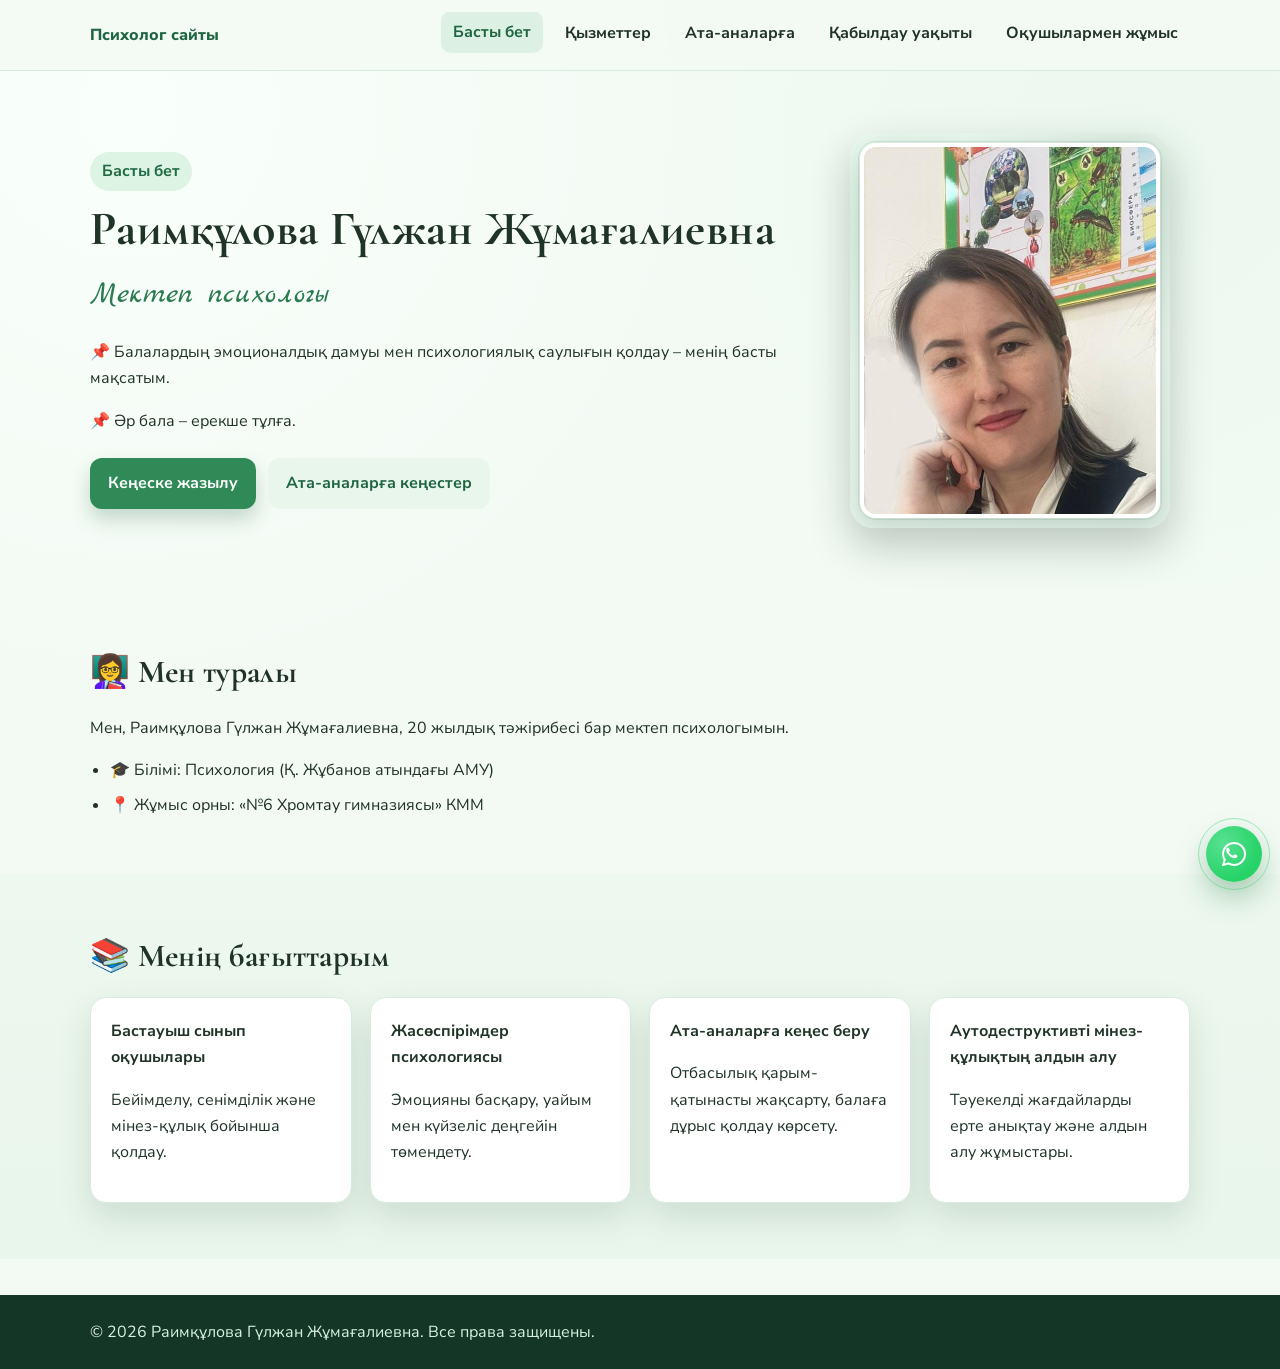
==== index.html @ 297e841c "Add files via upload" ====
﻿<!doctype html>
<html lang="kk">
  <head>
    <meta charset="UTF-8" />
    <meta name="viewport" content="width=device-width, initial-scale=1.0" />
    <title>Басты бет — Раимқұлова Гүлжан Жұмағалиевна</title>
    <link rel="preconnect" href="https://fonts.googleapis.com" />
    <link rel="preconnect" href="https://fonts.gstatic.com" crossorigin />
    <link href="https://fonts.googleapis.com/css2?family=Manrope:wght@400;500;700;800&family=Marck+Script&display=swap" rel="stylesheet" />
    <link rel="stylesheet" href="styles.css" />
  </head>
  <body>
    <header class="site-header">
      <nav class="container nav">
        <a class="brand" href="index.html">Психолог сайты</a>
        <div class="menu">
          <a class="active" href="index.html">Басты бет</a>
          <a href="kyzmetter.html">Қызметтер</a>
          <a href="ata-ana-akparat.html">Ата-аналарға</a>
          <a href="kabyldau-uakyty.html">Қабылдау уақыты</a>
          <a href="okushylarmen-zhumys.html">Оқушылармен жұмыс</a>
        </div>
      </nav>
    </header>

    <main>
      <section class="hero">
        <div class="container hero__layout">
          <div>
            <p class="hero__badge">Басты бет</p>
            <h1>Раимқұлова Гүлжан Жұмағалиевна</h1>
            <p class="hero__subtitle">Мектеп психологы</p>
            <p>📌 Балалардың эмоционалдық дамуы мен психологиялық саулығын қолдау – менің басты мақсатым.</p>
            <p>📌 Әр бала – ерекше тұлға.</p>
            <div class="hero__actions">
              <a class="button button--primary" href="kabyldau-uakyty.html">Кеңеске жазылу</a>
              <a class="button button--secondary" href="ata-ana-akparat.html">Ата-аналарға кеңестер</a>
            </div>
          </div>
          <div class="photo-frame hero__photo-frame">
            <img class="photo" src="apai.jpeg" alt="Раимқұлова Гүлжан Жұмағалиевна" />
          </div>
        </div>
      </section>

      <section class="section">
        <div class="container">
          <h2>👩‍🏫 Мен туралы</h2>
          <p>Мен, Раимқұлова Гүлжан Жұмағалиевна, 20 жылдық тәжірибесі бар мектеп психологымын.</p>
          <ul class="list">
            <li>🎓 Білімі: Психология (Қ. Жұбанов атындағы АМУ)</li>
            <li>📍 Жұмыс орны: «№6 Хромтау гимназиясы» КММ</li>
          </ul>
        </div>
      </section>

      <section class="section section--soft">
        <div class="container">
          <h2>📚 Менің бағыттарым</h2>
          <div class="card-grid">
            <article class="card"><strong>Бастауыш сынып оқушылары</strong><p>Бейімделу, сенімділік және мінез-құлық бойынша қолдау.</p></article>
            <article class="card"><strong>Жасөспірімдер психологиясы</strong><p>Эмоцияны басқару, уайым мен күйзеліс деңгейін төмендету.</p></article>
            <article class="card"><strong>Ата-аналарға кеңес беру</strong><p>Отбасылық қарым-қатынасты жақсарту, балаға дұрыс қолдау көрсету.</p></article>
            <article class="card"><strong>Аутодеструктивті мінез-құлықтың алдын алу</strong><p>Тәуекелді жағдайларды ерте анықтау және алдын алу жұмыстары.</p></article>
          </div>
        </div>
      </section>
    </main>

        <a class="whatsapp-float" href="https://wa.me/77071679445" target="_blank" rel="noopener noreferrer" aria-label="WhatsApp">
      <svg viewBox="0 0 32 32" aria-hidden="true">
        <path d="M19.11 17.3c-.3-.15-1.76-.87-2.03-.97-.27-.1-.47-.15-.67.15-.2.3-.77.97-.95 1.17-.17.2-.35.22-.65.08-.3-.15-1.28-.47-2.44-1.5-.9-.8-1.5-1.78-1.67-2.08-.18-.3-.02-.46.13-.61.14-.14.3-.35.45-.52.15-.17.2-.3.3-.5.1-.2.05-.37-.03-.52-.08-.15-.67-1.62-.92-2.22-.24-.58-.49-.5-.67-.51-.17 0-.37-.01-.57-.01s-.52.07-.8.37c-.27.3-1.04 1.02-1.04 2.5s1.07 2.9 1.22 3.1c.15.2 2.1 3.2 5.08 4.49.71.31 1.27.49 1.7.62.72.23 1.38.2 1.9.12.58-.09 1.76-.72 2.01-1.42.25-.7.25-1.3.17-1.42-.07-.13-.27-.2-.57-.35z" />
        <path d="M16.05 3.2c-7.05 0-12.76 5.7-12.76 12.75 0 2.24.58 4.43 1.68 6.36L3 29l6.89-1.8a12.7 12.7 0 0 0 6.16 1.57h.01c7.04 0 12.75-5.7 12.75-12.75A12.75 12.75 0 0 0 16.05 3.2zm0 23.43h-.01c-1.9 0-3.77-.51-5.4-1.47l-.39-.23-4.09 1.07 1.09-3.99-.25-.41a10.58 10.58 0 0 1-1.62-5.63c0-5.87 4.78-10.65 10.66-10.65 5.88 0 10.65 4.78 10.65 10.66 0 5.87-4.78 10.65-10.64 10.65z" />
      </svg>
    </a>    <footer class="site-footer">
      <div class="container">© 2026 Раимқұлова Гүлжан Жұмағалиевна. Все права защищены.</div>
    </footer>
  </body>
</html>
---- styles.css ----
﻿@import url('https://fonts.googleapis.com/css2?family=Cormorant+Garamond:wght@500;600;700&family=Nunito+Sans:wght@400;600;700;800&display=swap');

:root {
  --bg: #f3faf4;
  --surface: #ffffff;
  --surface-soft: #e9f6ec;
  --text: #1f3327;
  --muted: #4d6657;
  --primary: #2f8a57;
  --primary-dark: #1f6540;
  --accent: #7fc59c;
  --calm-sky: #d7edf2;
  --calm-sand: #f4eadb;
  --calm-mint: #dff3e8;
  --ink-soft: #2e4036;
  --shadow: 0 14px 34px rgba(29, 71, 48, 0.14);
}

* {
  box-sizing: border-box;
}

body {
  margin: 0;
  font-family: 'Nunito Sans', system-ui, -apple-system, sans-serif;
  color: var(--text);
  background:
    radial-gradient(circle at 10% 8%, #f9fffa 0%, transparent 35%),
    radial-gradient(circle at 90% 12%, #ebf8ef 0%, transparent 30%),
    var(--bg);
  line-height: 1.65;
  overflow-x: hidden;
}

.container {
  width: min(1120px, 92vw);
  margin: 0 auto;
  padding: 0 10px;
}

.site-header {
  position: sticky;
  top: 0;
  z-index: 10;
  backdrop-filter: blur(8px);
  background: rgba(243, 250, 244, 0.92);
  border-bottom: 1px solid #d6ebdd;
}

.nav {
  min-height: 70px;
  display: flex;
  align-items: center;
  justify-content: space-between;
  gap: 14px;
  flex-wrap: wrap;
}

.brand {
  font-weight: 800;
  color: var(--primary-dark);
  text-decoration: none;
}

.menu {
  display: flex;
  gap: 10px;
  flex-wrap: wrap;
  overflow-x: auto;
  padding-bottom: 4px;
  scrollbar-width: thin;
}

.menu a {
  text-decoration: none;
  color: var(--text);
  font-weight: 700;
  padding: 8px 12px;
  border-radius: 10px;
  transition: background-color 180ms ease, color 180ms ease, transform 180ms ease;
}

.menu a:hover,
.menu a.active {
  background: #dcf1e3;
  color: var(--primary-dark);
  transform: translateY(-1px);
}

.hero {
  padding: 62px 0;
}

.hero__layout {
  display: grid;
  grid-template-columns: minmax(0, 1.4fr) minmax(240px, 340px);
  gap: 32px;
  align-items: center;
}

.hero__badge {
  margin: 0 0 10px;
  display: inline-block;
  padding: 6px 12px;
  border-radius: 999px;
  background: #ddf3e4;
  color: #1f6b42;
  font-weight: 700;
  animation: calmPulse 3.6s ease-in-out infinite;
}

h1 {
  margin: 0;
  line-height: 1.2;
  font-size: clamp(2rem, 4vw, 3rem);
  font-family: 'Cormorant Garamond', Georgia, serif;
  letter-spacing: 0.01em;
}

.hero__subtitle {
  margin: 12px 0 18px;
  font-family: 'Marck Script', cursive;
  color: #2b7b50;
  font-size: clamp(1.4rem, 2.4vw, 2rem);
}

.hero__actions {
  margin-top: 24px;
  display: flex;
  flex-wrap: wrap;
  gap: 12px;
}

.button {
  border: 0;
  text-decoration: none;
  border-radius: 12px;
  padding: 12px 18px;
  font-weight: 700;
  cursor: pointer;
  display: inline-block;
  transition: transform 180ms ease, box-shadow 180ms ease, background-color 180ms ease;
}

.button--primary {
  background: var(--primary);
  color: #fff;
  box-shadow: 0 10px 20px rgba(31, 101, 64, 0.24);
}

.button--secondary {
  background: #e9f6ec;
  color: var(--primary-dark);
}

.button:hover {
  transform: translateY(-1px);
}

.photo-frame {
  position: relative;
  border-radius: 24px;
  padding: 10px;
  background: radial-gradient(circle at 18% 22%, rgba(115, 196, 150, 0.24), transparent 40%),
    radial-gradient(circle at 82% 14%, rgba(69, 125, 90, 0.16), transparent 36%),
    linear-gradient(155deg, #f7fff9, #e2f3e8);
  box-shadow: 0 18px 42px rgba(12, 41, 27, 0.24);
  overflow: hidden;
  animation: floatCalm 7s ease-in-out infinite;
}

.photo-frame::after {
  content: '';
  position: absolute;
  inset: 8px;
  border-radius: 18px;
  border: 1px solid rgba(37, 104, 71, 0.12);
  pointer-events: none;
}

.photo {
  display: block;
  width: 100%;
  aspect-ratio: 4/5;
  object-fit: cover;
  object-position: center top;
  border-radius: 16px;
  border: 4px solid #fff;
  box-shadow: 0 8px 28px rgba(12, 41, 27, 0.18);
}

.hero__photo {
  display: block;
  width: 100%;
  aspect-ratio: 4/5;
  object-fit: cover;
  object-position: center top;
  border-radius: 16px;
  border: 4px solid #fff;
  box-shadow: 0 8px 28px rgba(12, 41, 27, 0.18);
}

.hero__photo-frame {
  max-width: 320px;
}

.photo-grid {
  display: grid;
  grid-template-columns: repeat(auto-fit, minmax(220px, 1fr));
  gap: 18px;
  align-items: start;
}

.photo-caption {
  margin-top: 8px;
  font-weight: 700;
  color: var(--primary-dark);
  text-align: center;
}

.section {
  padding: 56px 0;
}

.section--soft {
  background: linear-gradient(180deg, #edf8ef, var(--surface-soft));
}

h2 {
  margin: 0 0 14px;
  font-size: clamp(1.5rem, 3vw, 2rem);
  font-family: 'Cormorant Garamond', Georgia, serif;
  letter-spacing: 0.01em;
}

h3 {
  font-family: 'Cormorant Garamond', Georgia, serif;
  letter-spacing: 0.01em;
}

.card-grid {
  display: grid;
  grid-template-columns: repeat(auto-fit, minmax(240px, 1fr));
  gap: 18px;
}

.card {
  background: var(--surface);
  border-radius: 16px;
  padding: 20px;
  box-shadow: var(--shadow);
  border: 1px solid #d7ecde;
  transition: transform 200ms ease, box-shadow 200ms ease;
  animation: cardAppear 520ms ease both;
}

.card:hover {
  transform: translateY(-2px);
  box-shadow: 0 18px 36px rgba(29, 71, 48, 0.16);
}

.list {
  margin: 0;
  padding-left: 20px;
}

.list li + li {
  margin-top: 8px;
}

.faq {
  display: grid;
  gap: 12px;
}

details {
  background: #fff;
  border-radius: 12px;
  border: 1px solid #d5eadb;
  padding: 12px 14px;
}

summary {
  cursor: pointer;
  font-weight: 700;
}

.form {
  margin-top: 10px;
  max-width: 640px;
  display: grid;
  gap: 12px;
}

.form-status {
  margin: 2px 0 0;
  padding: 10px 12px;
  border-radius: 10px;
  font-weight: 700;
  opacity: 0;
  transform: translateY(4px);
  transition: opacity 180ms ease, transform 180ms ease;
  pointer-events: none;
}

.form-status--visible {
  opacity: 1;
  transform: translateY(0);
}

.form-status--success {
  color: #156f45;
  background: #e7f8ef;
  border: 1px solid #bfe8cd;
}

.form-status--error {
  color: #8b2d2d;
  background: #fdecec;
  border: 1px solid #f5c2c2;
}

label {
  display: grid;
  gap: 6px;
  font-weight: 700;
}

input,
textarea {
  border: 1px solid #bddbc8;
  border-radius: 10px;
  padding: 10px 12px;
  font: inherit;
  background: #fbfffc;
}

.site-footer {
  background: #143627;
  color: #d7f1df;
  padding: 24px 0;
  margin-top: 36px;
}

.site-footer a {
  color: #fff;
}

.appointment-page {
  background:
    radial-gradient(circle at 10% 8%, #f7fffb 0%, transparent 32%),
    radial-gradient(circle at 88% 14%, #e4f2ec 0%, transparent 30%),
    linear-gradient(180deg, #f2faf6 0%, #edf7f2 100%);
}

.appointment {
  position: relative;
}

.appointment__hero {
  margin-bottom: 22px;
  padding: 24px;
  border-radius: 22px;
  background:
    linear-gradient(140deg, rgba(127, 197, 156, 0.18), transparent 48%),
    linear-gradient(220deg, rgba(215, 237, 242, 0.45), transparent 52%),
    #fbfffd;
  border: 1px solid rgba(49, 118, 84, 0.16);
  box-shadow: 0 16px 36px rgba(24, 63, 44, 0.12);
}

.appointment__eyebrow {
  margin: 0;
  display: inline-block;
  padding: 6px 12px;
  border-radius: 999px;
  background: var(--calm-mint);
  color: var(--primary-dark);
  font-size: 0.86rem;
  font-weight: 800;
  letter-spacing: 0.05em;
  text-transform: uppercase;
}

.appointment__title {
  margin: 14px 0 6px;
  font-size: clamp(2rem, 4vw, 3rem);
  color: var(--ink-soft);
}

.appointment__lead {
  margin: 0;
  color: #3f564b;
  max-width: 70ch;
}

.appointment-grid {
  display: grid;
  grid-template-columns: repeat(2, minmax(0, 1fr));
  gap: 18px;
}

.appointment-card {
  position: relative;
}

.appointment-card h2 {
  margin-bottom: 10px;
}

.appointment-card--form {
  grid-column: 1 / -1;
}

.appointment-address {
  margin: 0 0 14px;
  padding: 12px 14px;
  border-radius: 12px;
  background: linear-gradient(150deg, rgba(223, 243, 232, 0.8), rgba(244, 234, 219, 0.6));
  border: 1px solid rgba(49, 118, 84, 0.14);
  font-weight: 700;
}

.appointment-map-wrap {
  border-radius: 14px;
  overflow: hidden;
  border: 1px solid rgba(49, 118, 84, 0.14);
  box-shadow: 0 10px 24px rgba(24, 63, 44, 0.14);
}

.appointment-map {
  width: 100%;
  min-height: 280px;
  border: 0;
  display: block;
}

.appointment-note {
  margin: 12px 0 0;
  color: #5b7267;
  font-size: 0.95rem;
}

.whatsapp-link {
  display: inline-flex;
  align-items: center;
  gap: 8px;
  color: #128c7e;
  font-weight: 800;
  text-decoration: none;
}

.whatsapp-link::before {
  content: '';
  width: 18px;
  height: 18px;
  border-radius: 50%;
  background: radial-gradient(circle at 32% 28%, #46d486 0%, #16a34a 80%);
  box-shadow: 0 0 0 3px rgba(22, 163, 74, 0.18);
}

.whatsapp-float {
  position: fixed;
  right: 18px;
  bottom: 18px;
  z-index: 30;
  width: 56px;
  height: 56px;
  border-radius: 50%;
  display: grid;
  place-items: center;
  background: radial-gradient(circle at 30% 30%, #58e092 0%, #25d366 70%);
  color: #fff;
  box-shadow: 0 14px 30px rgba(16, 110, 53, 0.35);
  animation: waPulse 2.4s ease-in-out infinite;
}

.whatsapp-float svg {
  width: 30px;
  height: 30px;
  fill: currentColor;
}

.whatsapp-float::before {
  content: '';
  position: absolute;
  inset: -8px;
  border-radius: 50%;
  border: 1px solid rgba(37, 211, 102, 0.42);
  animation: waRing 2.4s ease-out infinite;
}

.services-page {
  background:
    radial-gradient(circle at 15% 5%, #f8fffb 0%, transparent 28%),
    radial-gradient(circle at 88% 16%, #e2f2ef 0%, transparent 30%),
    linear-gradient(180deg, #f4faf8 0%, #edf6f2 60%, #f7fbf9 100%);
}

.services {
  position: relative;
  overflow: hidden;
}

.services::before {
  content: '';
  position: absolute;
  width: 380px;
  height: 380px;
  border-radius: 50%;
  background: radial-gradient(circle, rgba(151, 202, 174, 0.2), transparent 66%);
  top: -120px;
  right: -130px;
  pointer-events: none;
}

.services__hero {
  margin-bottom: 28px;
  padding: 28px;
  border-radius: 24px;
  border: 1px solid rgba(49, 118, 84, 0.16);
  background:
    linear-gradient(135deg, rgba(244, 234, 219, 0.4), transparent 42%),
    linear-gradient(210deg, rgba(215, 237, 242, 0.45), transparent 54%),
    #fbfffd;
  box-shadow: 0 22px 48px rgba(24, 63, 44, 0.14);
}

.services__eyebrow {
  margin: 0;
  display: inline-block;
  padding: 6px 12px;
  border-radius: 999px;
  background: var(--calm-mint);
  color: var(--primary-dark);
  font-size: 0.88rem;
  font-weight: 800;
  text-transform: uppercase;
  letter-spacing: 0.06em;
}

.services__title {
  margin: 14px 0 8px;
  font-size: clamp(2.1rem, 4vw, 3.2rem);
  color: var(--ink-soft);
}

.services__lead {
  margin: 0;
  max-width: 70ch;
  color: #3c5548;
  font-size: clamp(1rem, 2vw, 1.18rem);
}

.services-grid {
  display: grid;
  grid-template-columns: repeat(auto-fit, minmax(250px, 1fr));
  gap: 20px;
}

.service-card {
  position: relative;
  padding: 24px 22px;
  border-radius: 22px;
  border: 1px solid rgba(46, 98, 72, 0.14);
  background: rgba(255, 255, 255, 0.94);
  box-shadow: 0 14px 34px rgba(24, 63, 44, 0.12);
  transition: transform 240ms ease, box-shadow 240ms ease;
  animation: cardRise 550ms ease both;
}

.service-card:nth-child(2) {
  animation-delay: 90ms;
}

.service-card:nth-child(3) {
  animation-delay: 180ms;
}

.service-card::before {
  content: '';
  position: absolute;
  left: 20px;
  top: 0;
  width: 56px;
  height: 4px;
  border-radius: 999px;
}

.service-card h3 {
  margin: 0 0 12px;
  font-size: 1.55rem;
  color: var(--ink-soft);
}

.service-card .list li {
  color: #385146;
}

.service-card--students {
  background:
    linear-gradient(160deg, rgba(215, 237, 242, 0.36), transparent 46%),
    rgba(255, 255, 255, 0.94);
}

.service-card--students::before {
  background: #74b5c2;
}

.service-card--parents {
  background:
    linear-gradient(160deg, rgba(244, 234, 219, 0.52), transparent 48%),
    rgba(255, 255, 255, 0.94);
}

.service-card--parents::before {
  background: #d1a56e;
}

.service-card--teachers {
  background:
    linear-gradient(160deg, rgba(223, 243, 232, 0.6), transparent 50%),
    rgba(255, 255, 255, 0.94);
}

.service-card--teachers::before {
  background: #6fb88f;
}

.service-card:hover {
  transform: translateY(-4px);
  box-shadow: 0 20px 42px rgba(24, 63, 44, 0.18);
}

@keyframes cardRise {
  from {
    opacity: 0;
    transform: translateY(12px);
  }
  to {
    opacity: 1;
    transform: translateY(0);
  }
}

@media (max-width: 900px) {
  .hero__layout {
    grid-template-columns: 1fr;
    gap: 22px;
  }

  .hero__photo-frame {
    width: min(330px, 86vw);
    margin: 0 auto;
  }

  .nav {
    justify-content: center;
  }

  .brand {
    width: 100%;
    text-align: center;
  }

  .appointment-grid {
    grid-template-columns: 1fr;
  }
}

@keyframes calmPulse {
  0%,
  100% {
    transform: scale(1);
  }
  50% {
    transform: scale(1.04);
  }
}

@keyframes floatCalm {
  0%,
  100% {
    transform: translateY(0);
  }
  50% {
    transform: translateY(-5px);
  }
}

@keyframes waPulse {
  0%,
  100% {
    transform: scale(1);
  }
  50% {
    transform: scale(1.06);
  }
}

@keyframes waRing {
  0% {
    transform: scale(0.9);
    opacity: 0.7;
  }
  100% {
    transform: scale(1.35);
    opacity: 0;
  }
}

@keyframes cardAppear {
  from {
    opacity: 0;
    transform: translateY(10px);
  }
  to {
    opacity: 1;
    transform: translateY(0);
  }
}

@media (max-width: 600px) {
  .menu {
    gap: 6px;
  }

  .menu a {
    padding: 7px 9px;
    font-size: 0.92rem;
  }

  .button {
    width: 100%;
    text-align: center;
  }

  .section {
    padding: 46px 0;
  }

  .hero {
    padding: 46px 0 32px;
  }

  .hero__layout {
    text-align: center;
  }

  .hero__actions {
    justify-content: center;
  }

  .services__hero {
    padding: 20px;
  }

  .services__lead {
    font-size: 1rem;
  }

  .service-card {
    padding: 20px 16px;
  }

  .appointment__hero {
    padding: 18px;
  }

  .appointment-note {
    font-size: 0.92rem;
  }

  .appointment-map {
    min-height: 220px;
  }

  .whatsapp-float {
    width: 52px;
    height: 52px;
    right: 14px;
    bottom: 14px;
  }
}
.file-list a {
  color: var(--primary-dark);
  text-decoration: none;
  border-bottom: 1px dashed #8dbfa2;
}

.file-list a:hover {
  color: var(--primary);
  border-bottom-color: var(--primary);
}

@media (prefers-reduced-motion: reduce) {
  *,
  *::before,
  *::after {
    animation: none !important;
    transition: none !important;
  }
}
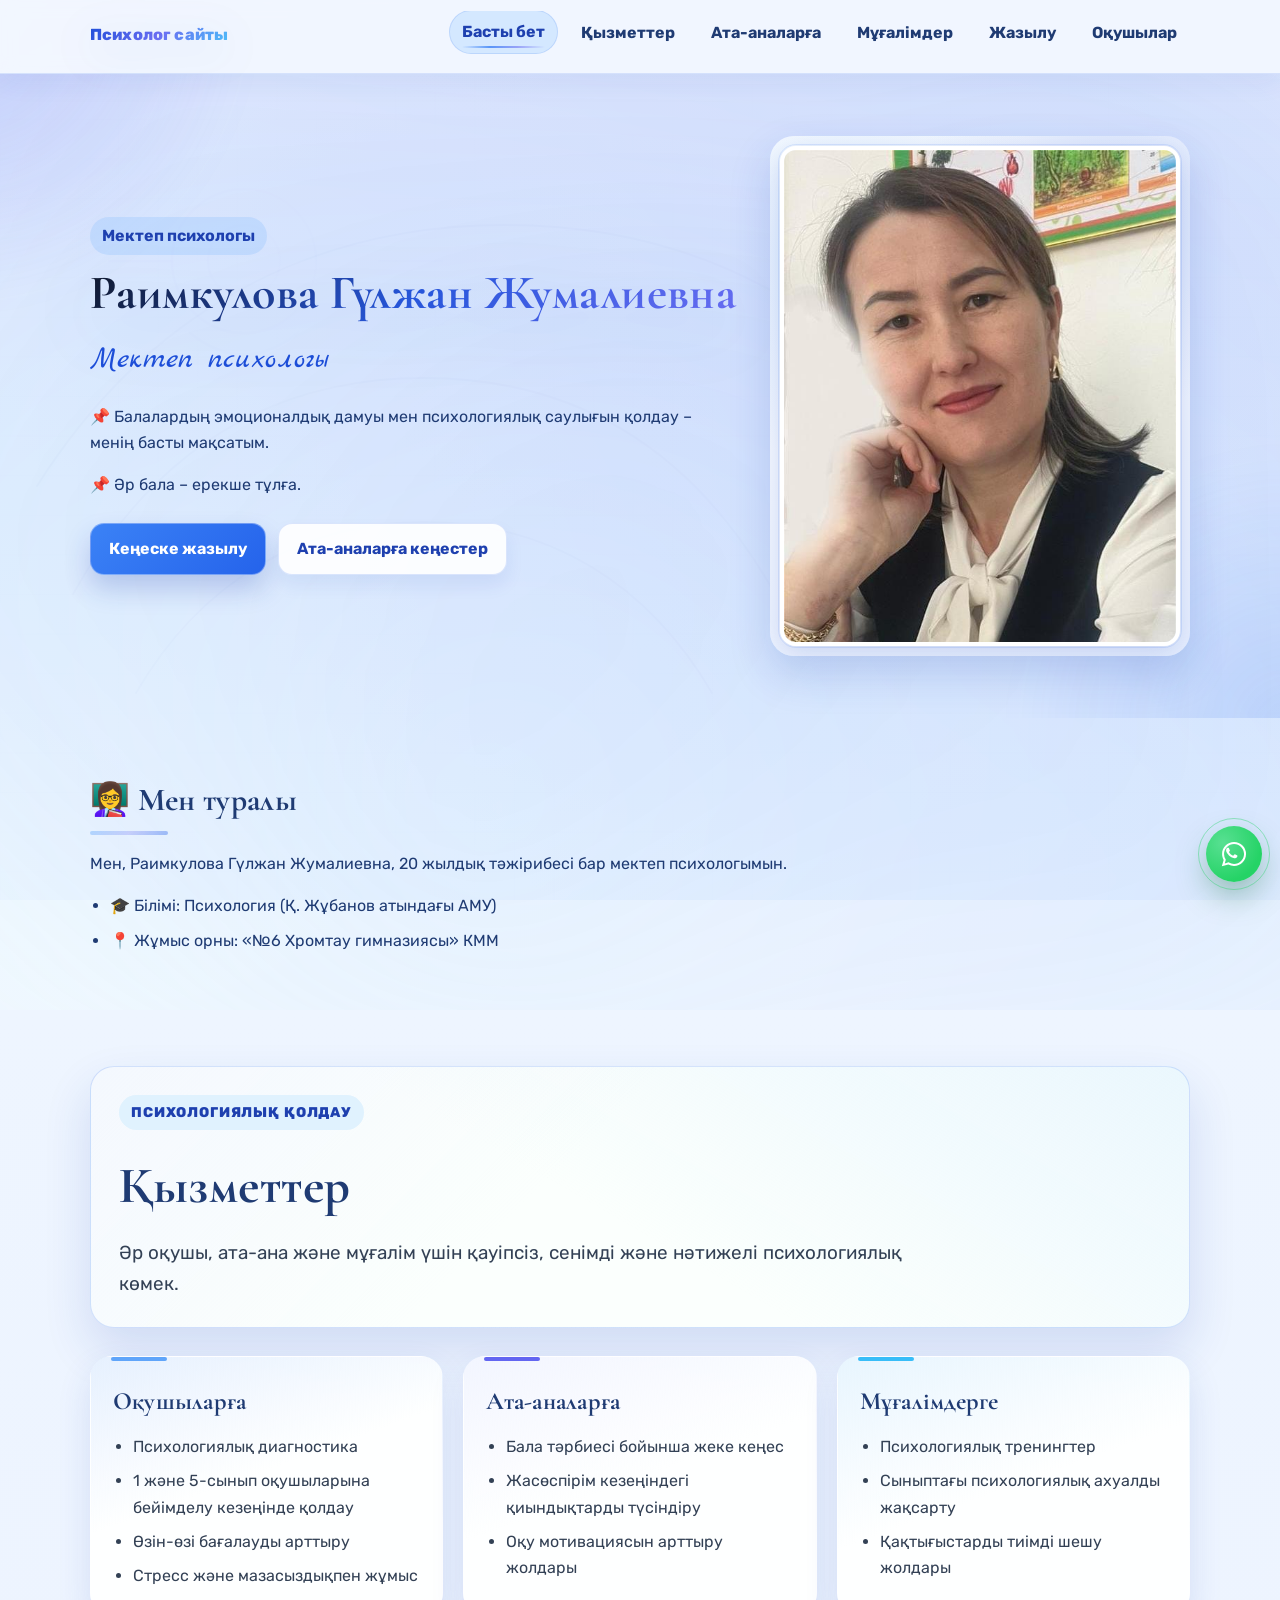
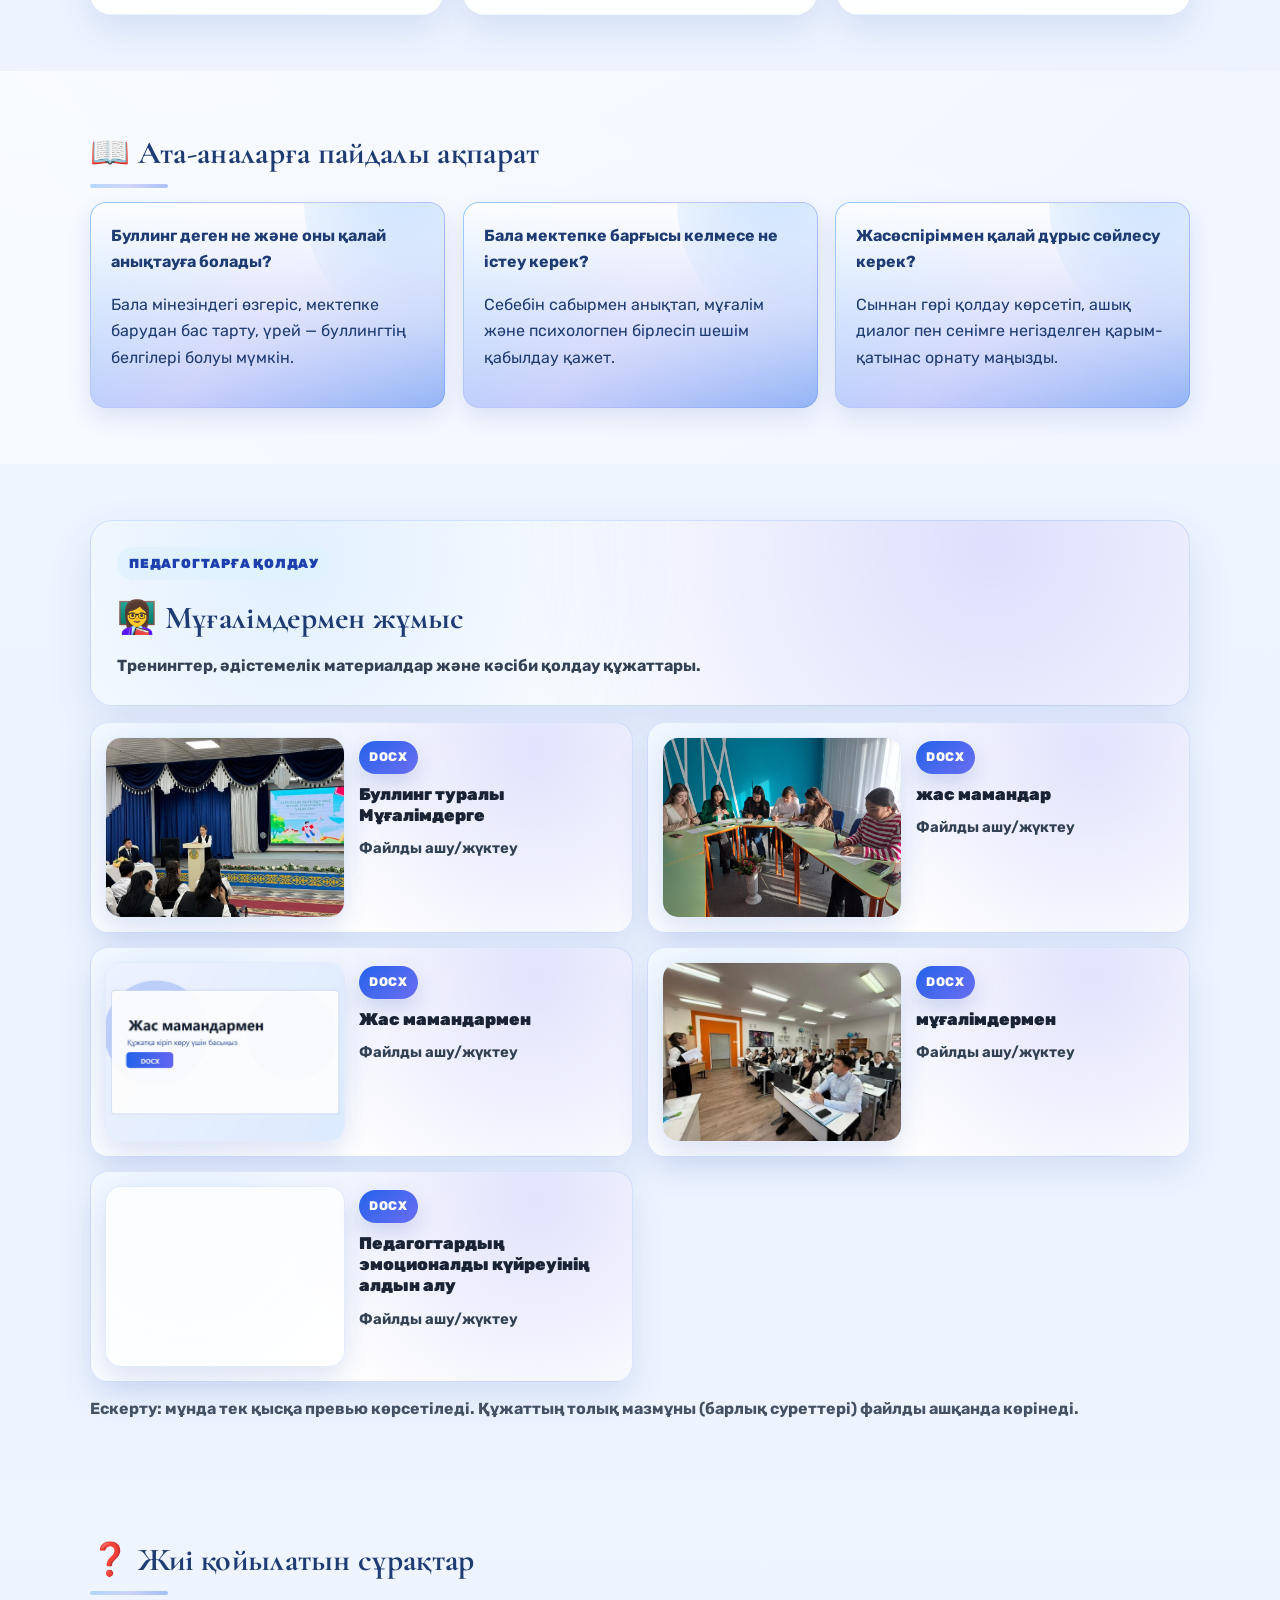
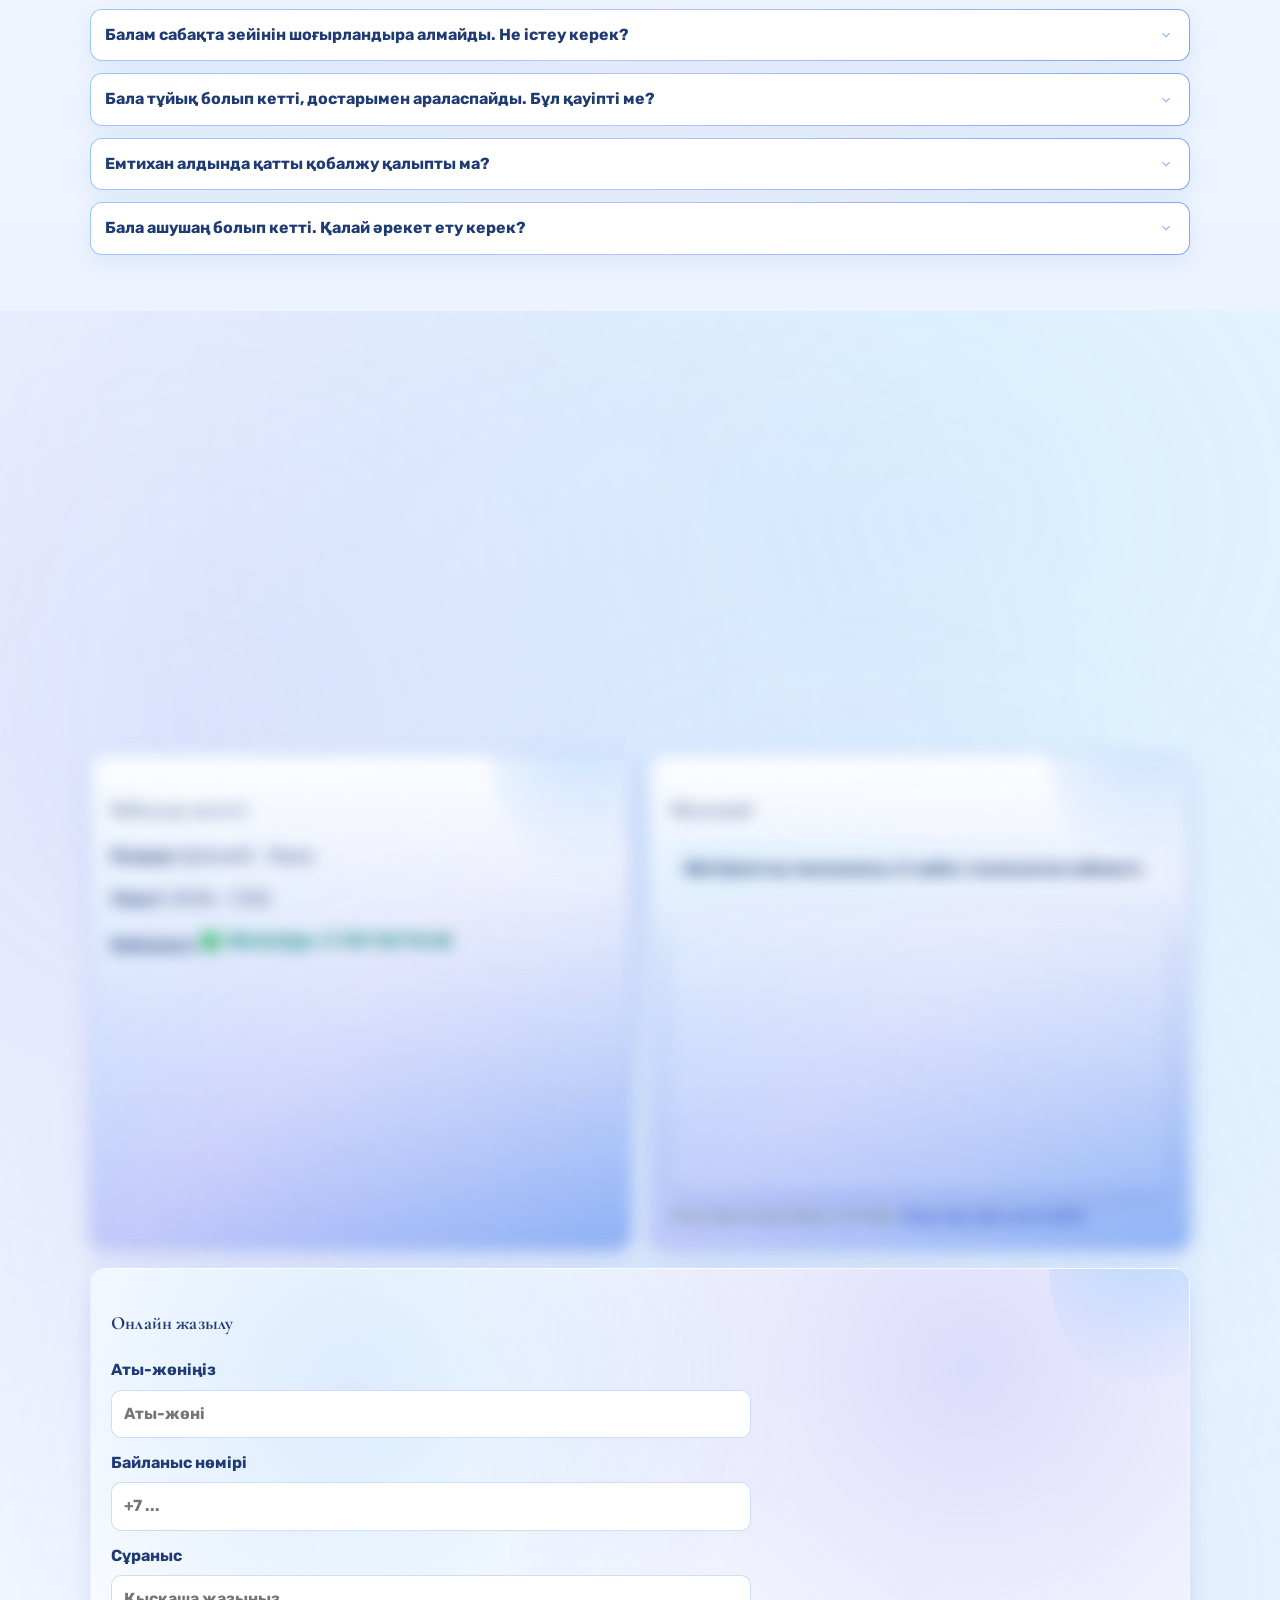
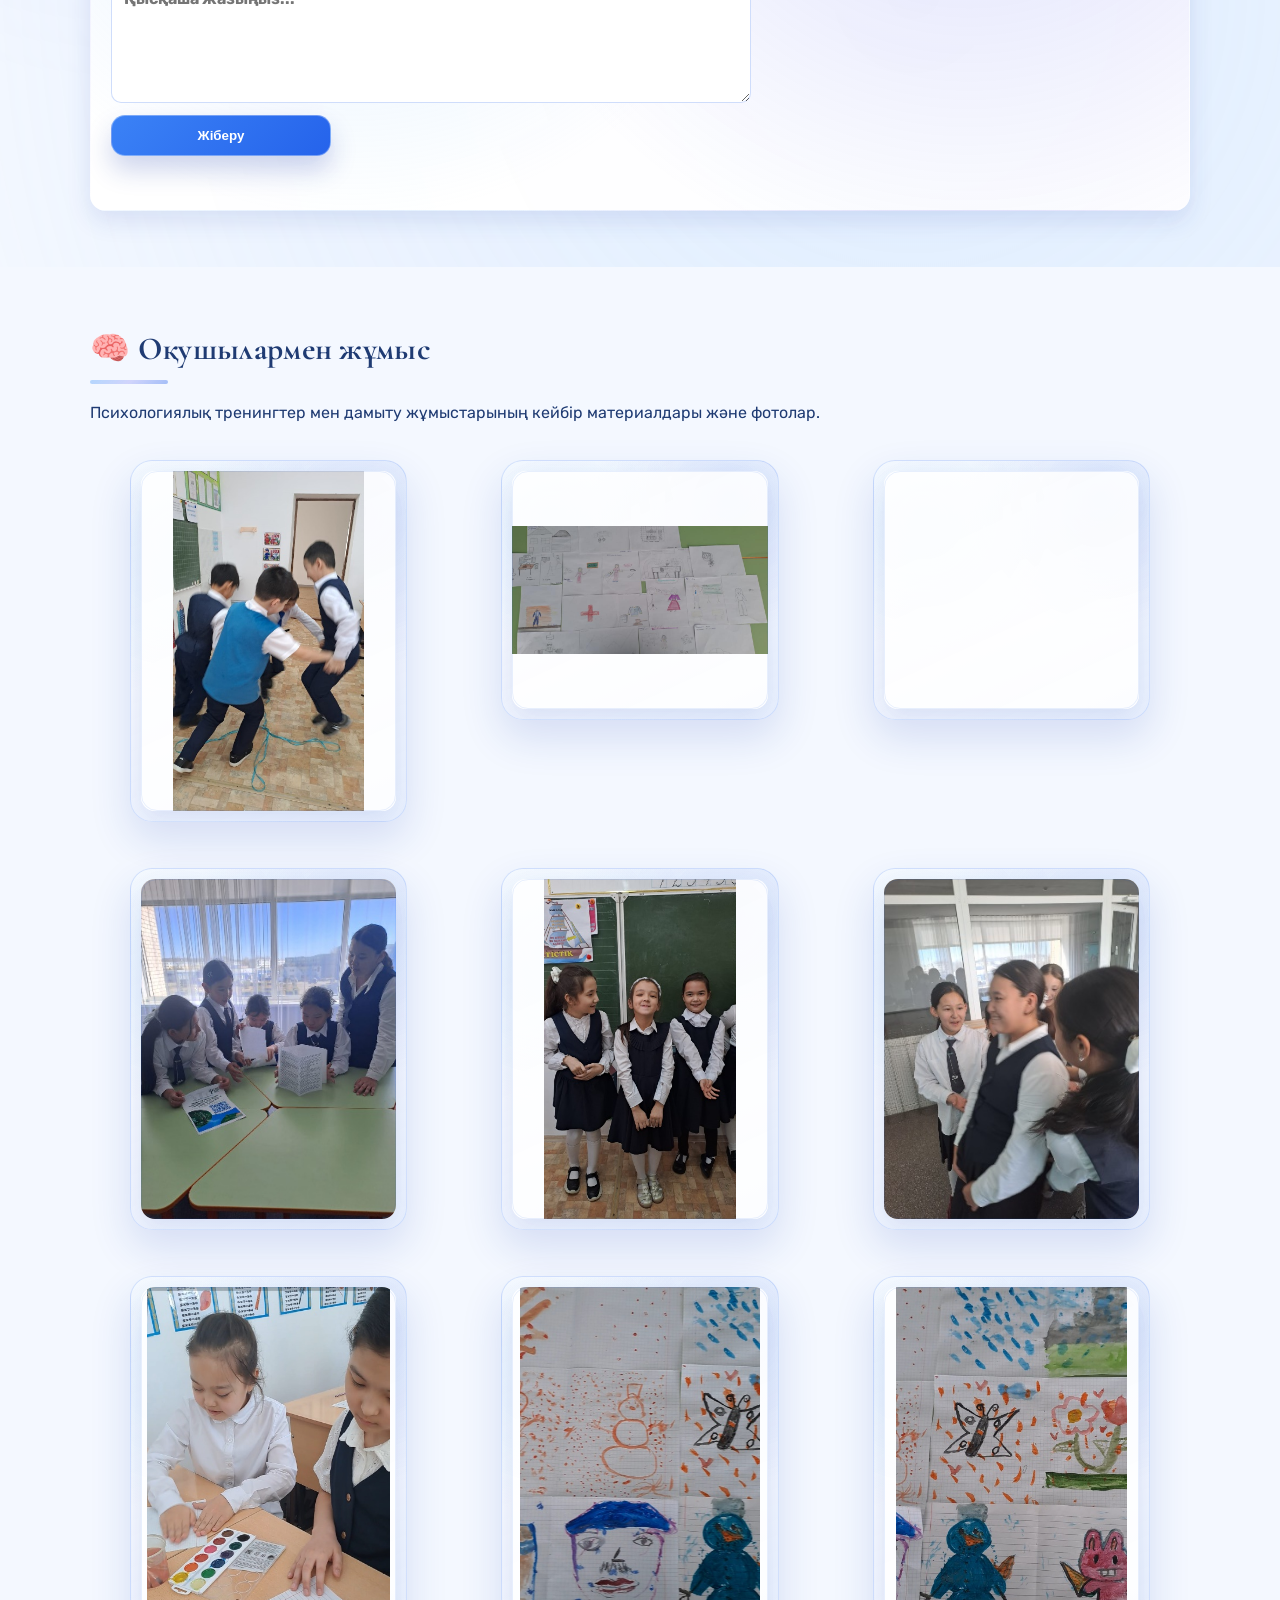
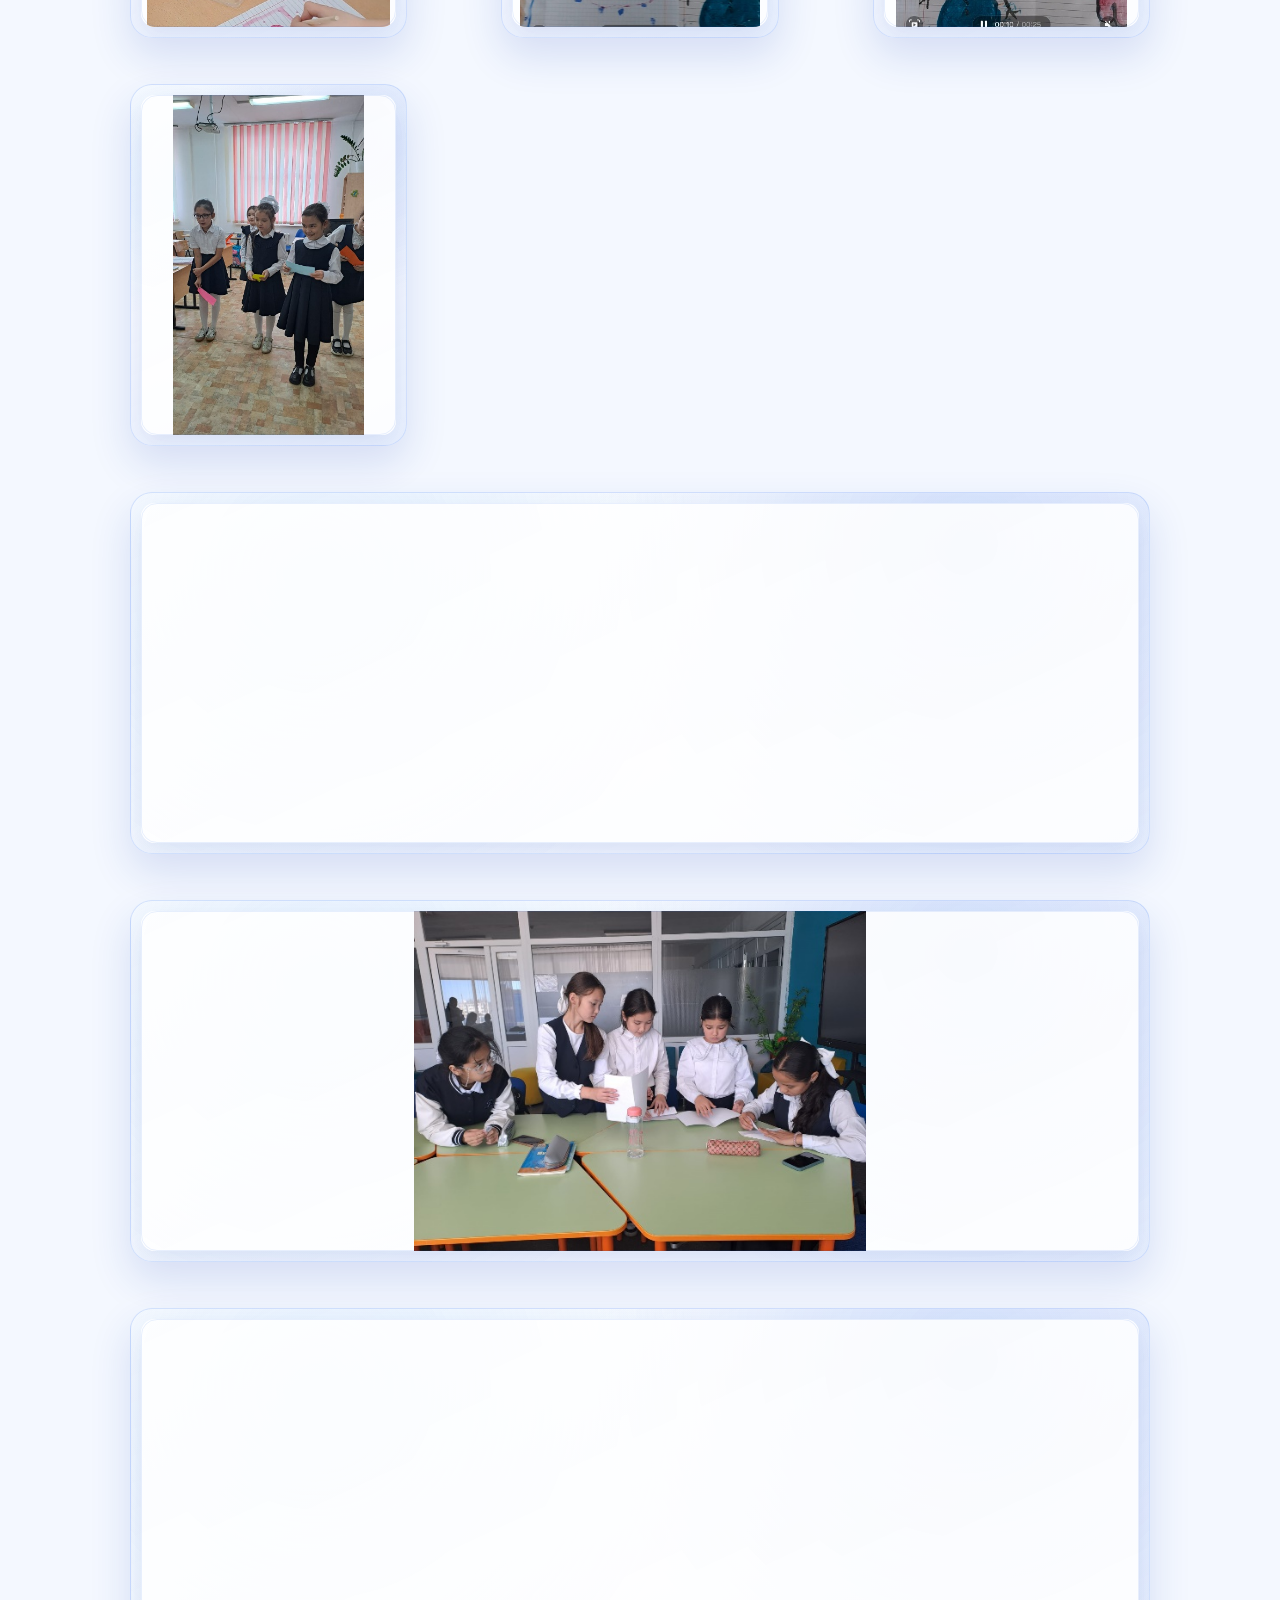
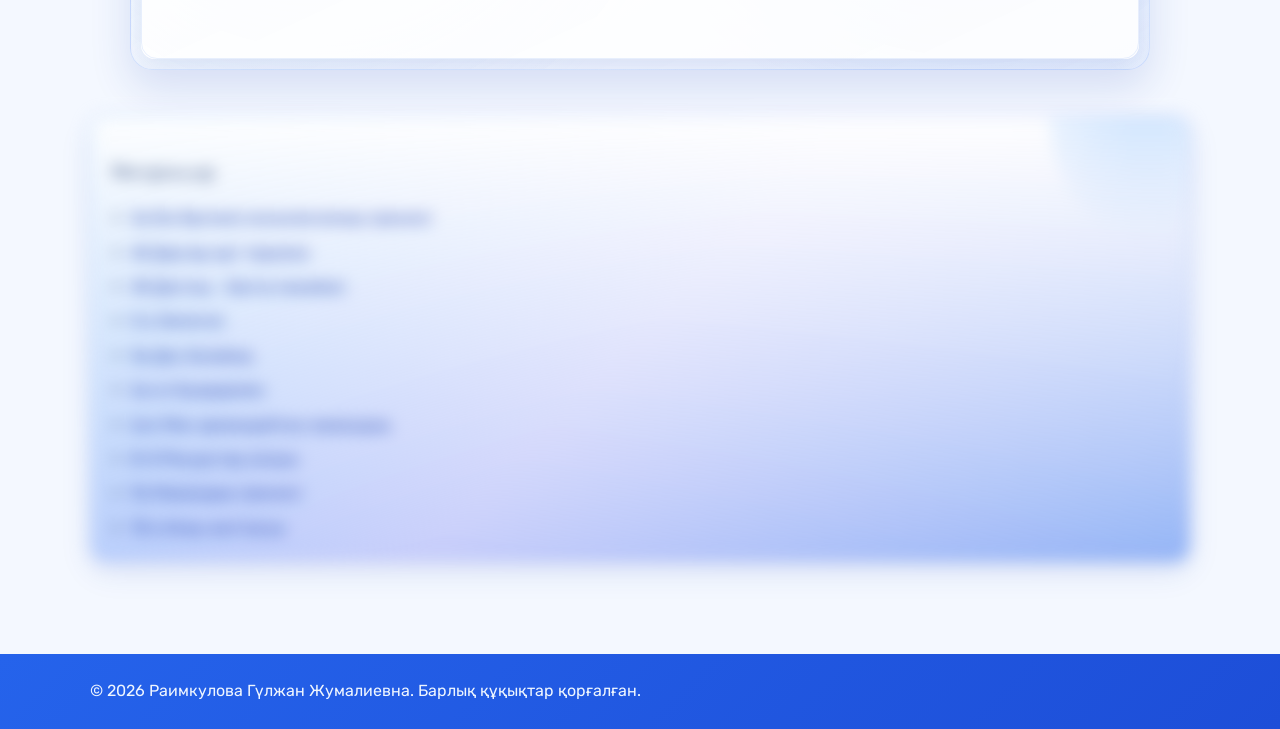
==== commit 8ec830e3: "Add files via upload" ====
--- a/index.html
+++ b/index.html
@@ -1,80 +1,341 @@
-﻿<!doctype html>
-<html lang="kk">
-  <head>
-    <meta charset="UTF-8" />
-    <meta name="viewport" content="width=device-width, initial-scale=1.0" />
-    <title>Басты бет — Раимқұлова Гүлжан Жұмағалиевна</title>
-    <link rel="preconnect" href="https://fonts.googleapis.com" />
-    <link rel="preconnect" href="https://fonts.gstatic.com" crossorigin />
-    <link href="https://fonts.googleapis.com/css2?family=Manrope:wght@400;500;700;800&family=Marck+Script&display=swap" rel="stylesheet" />
-    <link rel="stylesheet" href="styles.css" />
-  </head>
-  <body>
-    <header class="site-header">
-      <nav class="container nav">
-        <a class="brand" href="index.html">Психолог сайты</a>
-        <div class="menu">
-          <a class="active" href="index.html">Басты бет</a>
-          <a href="kyzmetter.html">Қызметтер</a>
-          <a href="ata-ana-akparat.html">Ата-аналарға</a>
-          <a href="kabyldau-uakyty.html">Қабылдау уақыты</a>
-          <a href="okushylarmen-zhumys.html">Оқушылармен жұмыс</a>
-        </div>
-      </nav>
-    </header>
-
-    <main>
-      <section class="hero">
-        <div class="container hero__layout">
-          <div>
-            <p class="hero__badge">Басты бет</p>
-            <h1>Раимқұлова Гүлжан Жұмағалиевна</h1>
-            <p class="hero__subtitle">Мектеп психологы</p>
-            <p>📌 Балалардың эмоционалдық дамуы мен психологиялық саулығын қолдау – менің басты мақсатым.</p>
-            <p>📌 Әр бала – ерекше тұлға.</p>
-            <div class="hero__actions">
-              <a class="button button--primary" href="kabyldau-uakyty.html">Кеңеске жазылу</a>
-              <a class="button button--secondary" href="ata-ana-akparat.html">Ата-аналарға кеңестер</a>
-            </div>
-          </div>
+﻿<!doctype html>
+<html lang="kk">
+  <head>
+    <meta charset="UTF-8" />
+    <meta name="viewport" content="width=device-width, initial-scale=1.0" />
+    <script>
+      document.documentElement.classList.add('js');
+    </script>
+    <title>Басты бет — Раимкулова Гүлжан Жумалиевна</title>
+    <link rel="preconnect" href="https://fonts.googleapis.com" />
+    <link rel="preconnect" href="https://fonts.gstatic.com" crossorigin />
+    <link href="https://fonts.googleapis.com/css2?family=Rubik:wght@400;500;600;700;800&family=Manrope:wght@400;500;600;700;800&family=Cormorant+Garamond:wght@500;600;700&family=Marck+Script&display=swap" rel="stylesheet" />
+    <link rel="stylesheet" href="styles.css" />
+  </head>
+  <body class="page page-enter">
+    <header class="site-header">
+      <nav class="container nav">
+        <a class="brand" href="#home">Психолог сайты</a>
+        <div class="menu">
+          <a class="active" href="#home">Басты бет</a>
+          <a href="#services">Қызметтер</a>
+          <a href="#parents">Ата-аналарға</a>
+          <a href="#teachers">Мұғалімдер</a>
+          <a href="#booking">Жазылу</a>
+          <a href="#students">Оқушылар</a>
+        </div>
+      </nav>
+      <div class="scroll-progress" aria-hidden="true"></div>
+    </header>
+
+    <main>
+      <section class="hero" id="home">
+        <div class="container hero__layout">
+          <div>
+            <p class="hero__badge">Мектеп психологы</p>
+            <h1>Раимкулова Гүлжан Жумалиевна</h1>
+            <p class="hero__subtitle">Мектеп психологы</p>
+            <p>📌 Балалардың эмоционалдық дамуы мен психологиялық саулығын қолдау – менің басты мақсатым.</p>
+            <p>📌 Әр бала – ерекше тұлға.</p>
+            <div class="hero__actions">
+              <a class="button button--primary" href="#booking">Кеңеске жазылу</a>
+              <a class="button button--secondary" href="#parents">Ата-аналарға кеңестер</a>
+            </div>
+          </div>
           <div class="photo-frame hero__photo-frame">
             <img class="photo" src="apai.jpeg" alt="Раимқұлова Гүлжан Жұмағалиевна" />
           </div>
         </div>
       </section>
-
-      <section class="section">
-        <div class="container">
-          <h2>👩‍🏫 Мен туралы</h2>
-          <p>Мен, Раимқұлова Гүлжан Жұмағалиевна, 20 жылдық тәжірибесі бар мектеп психологымын.</p>
-          <ul class="list">
-            <li>🎓 Білімі: Психология (Қ. Жұбанов атындағы АМУ)</li>
-            <li>📍 Жұмыс орны: «№6 Хромтау гимназиясы» КММ</li>
-          </ul>
-        </div>
-      </section>
-
-      <section class="section section--soft">
-        <div class="container">
-          <h2>📚 Менің бағыттарым</h2>
-          <div class="card-grid">
-            <article class="card"><strong>Бастауыш сынып оқушылары</strong><p>Бейімделу, сенімділік және мінез-құлық бойынша қолдау.</p></article>
-            <article class="card"><strong>Жасөспірімдер психологиясы</strong><p>Эмоцияны басқару, уайым мен күйзеліс деңгейін төмендету.</p></article>
-            <article class="card"><strong>Ата-аналарға кеңес беру</strong><p>Отбасылық қарым-қатынасты жақсарту, балаға дұрыс қолдау көрсету.</p></article>
-            <article class="card"><strong>Аутодеструктивті мінез-құлықтың алдын алу</strong><p>Тәуекелді жағдайларды ерте анықтау және алдын алу жұмыстары.</p></article>
-          </div>
-        </div>
-      </section>
-    </main>
-
+
+      <section class="section" id="about">
+        <div class="container">
+          <h2>👩‍🏫 Мен туралы</h2>
+          <p>Мен, Раимкулова Гүлжан Жумалиевна, 20 жылдық тәжірибесі бар мектеп психологымын.</p>
+          <ul class="list">
+            <li>🎓 Білімі: Психология (Қ. Жұбанов атындағы АМУ)</li>
+            <li>📍 Жұмыс орны: «№6 Хромтау гимназиясы» КММ</li>
+          </ul>
+        </div>
+      </section>
+
+      <section class="section section--soft" id="services">
+        <div class="container">
+          <div class="services__hero">
+            <p class="services__eyebrow">Психологиялық қолдау</p>
+            <h2 class="services__title">Қызметтер</h2>
+            <p class="services__lead">Әр оқушы, ата-ана және мұғалім үшін қауіпсіз, сенімді және нәтижелі психологиялық көмек.</p>
+          </div>
+          <div class="services-grid">
+            <article class="service-card service-card--students">
+              <h3>Оқушыларға</h3>
+              <ul class="list">
+                <li>Психологиялық диагностика</li>
+                <li>1 және 5-сынып оқушыларына бейімделу кезеңінде қолдау</li>
+                <li>Өзін-өзі бағалауды арттыру</li>
+                <li>Стресс және мазасыздықпен жұмыс</li>
+              </ul>
+            </article>
+            <article class="service-card service-card--parents">
+              <h3>Ата-аналарға</h3>
+              <ul class="list">
+                <li>Бала тәрбиесі бойынша жеке кеңес</li>
+                <li>Жасөспірім кезеңіндегі қиындықтарды түсіндіру</li>
+                <li>Оқу мотивациясын арттыру жолдары</li>
+              </ul>
+            </article>
+            <article class="service-card service-card--teachers">
+              <h3>Мұғалімдерге</h3>
+              <ul class="list">
+                <li>Психологиялық тренингтер</li>
+                <li>Сыныптағы психологиялық ахуалды жақсарту</li>
+                <li>Қақтығыстарды тиімді шешу жолдары</li>
+              </ul>
+            </article>
+          </div>
+        </div>
+      </section>
+
+      <section class="section" id="parents">
+        <div class="container">
+          <h2>📖 Ата-аналарға пайдалы ақпарат</h2>
+          <div class="card-grid">
+            <article class="card"><strong>Буллинг деген не және оны қалай анықтауға болады?</strong><p>Бала мінезіндегі өзгеріс, мектепке барудан бас тарту, үрей — буллингтің белгілері болуы мүмкін.</p></article>
+            <article class="card"><strong>Бала мектепке барғысы келмесе не істеу керек?</strong><p>Себебін сабырмен анықтап, мұғалім және психологпен бірлесіп шешім қабылдау қажет.</p></article>
+            <article class="card"><strong>Жасөспіріммен қалай дұрыс сөйлесу керек?</strong><p>Сыннан гөрі қолдау көрсетіп, ашық диалог пен сенімге негізделген қарым-қатынас орнату маңызды.</p></article>
+          </div>
+        </div>
+      </section>
+
+      <section class="section section--soft" id="teachers">
+        <div class="container">
+          <div class="teachers__hero">
+            <p class="teachers__eyebrow">Педагогтарға қолдау</p>
+            <h2 class="teachers__title">👩‍🏫 Мұғалімдермен жұмыс</h2>
+            <p class="teachers__lead">Тренингтер, әдістемелік материалдар және кәсіби қолдау құжаттары.</p>
+          </div>
+          <div class="doc-grid" aria-label="Құжаттар">
+            <a class="doc-card doc-card--thumb" href="Буллинг туралы Мұғалімдерге.docx" target="_blank" rel="noopener noreferrer">
+              <img class="doc-card__thumb" src="dep.jpg" alt="Буллинг туралы Мұғалімдерге" loading="lazy" decoding="async" />
+              <span class="doc-card__body">
+                <span class="doc-card__icon" aria-hidden="true">DOCX</span>
+                <span class="doc-card__title">Буллинг туралы Мұғалімдерге</span>
+                <span class="doc-card__meta">Файлды ашу/жүктеу</span>
+              </span>
+            </a>
+            <a class="doc-card doc-card--thumb" href="жас мамандар.docx" target="_blank" rel="noopener noreferrer">
+              <img class="doc-card__thumb" src="seep.jpg" alt="жас мамандар" loading="lazy" decoding="async" />
+              <span class="doc-card__body">
+                <span class="doc-card__icon" aria-hidden="true">DOCX</span>
+                <span class="doc-card__title">жас мамандар</span>
+                <span class="doc-card__meta">Файлды ашу/жүктеу</span>
+              </span>
+            </a>
+            <a class="doc-card doc-card--thumb" href="Жас мамандармен.docx" target="_blank" rel="noopener noreferrer">
+              <img class="doc-card__thumb" src="guli.jpg" alt="Жас мамандармен" loading="lazy" decoding="async" />
+              <span class="doc-card__body">
+                <span class="doc-card__icon" aria-hidden="true">DOCX</span>
+                <span class="doc-card__title">Жас мамандармен</span>
+                <span class="doc-card__meta">Файлды ашу/жүктеу</span>
+              </span>
+            </a>
+            <a class="doc-card doc-card--thumb" href="мұғалімдермен.docx" target="_blank" rel="noopener noreferrer">
+              <img class="doc-card__thumb" src="ggg.jpg" alt="мұғалімдермен" loading="lazy" decoding="async" />
+              <span class="doc-card__body">
+                <span class="doc-card__icon" aria-hidden="true">DOCX</span>
+                <span class="doc-card__title">мұғалімдермен</span>
+                <span class="doc-card__meta">Файлды ашу/жүктеу</span>
+              </span>
+            </a>
+            <a class="doc-card doc-card--thumb" href="Педагогтардың эмоционалды күйреуінің алдын алу.docx" target="_blank" rel="noopener noreferrer">
+              <img class="doc-card__thumb" src="deo.jpg" alt="Педагогтардың эмоционалды күйреуінің алдын алу" loading="lazy" decoding="async" />
+              <span class="doc-card__body">
+                <span class="doc-card__icon" aria-hidden="true">DOCX</span>
+                <span class="doc-card__title">Педагогтардың эмоционалды күйреуінің алдын алу</span>
+                <span class="doc-card__meta">Файлды ашу/жүктеу</span>
+              </span>
+            </a>
+          </div>
+          <p class="doc-note">Ескерту: мұнда тек қысқа превью көрсетіледі. Құжаттың толық мазмұны (барлық суреттері) файлды ашқанда көрінеді.</p>
+        </div>
+      </section>
+
+      <section class="section section--soft" aria-label="Жиі сұрақтар">
+        <div class="container">
+          <h2>❓ Жиі қойылатын сұрақтар</h2>
+          <div class="faq">
+            <details>
+              <summary>Балам сабақта зейінін шоғырландыра алмайды. Не істеу керек?</summary>
+              <p>Күн тәртібін реттеп, экран уақытын азайтып, қысқа үзілістермен оқу әдісін қолданыңыз. Қажет болса, психолог диагностика жүргізеді.</p>
+            </details>
+            <details>
+              <summary>Бала тұйық болып кетті, достарымен араласпайды. Бұл қауіпті ме?</summary>
+              <p>Бұл өтпелі кезең белгісі болуы мүмкін, бірақ ұзаққа созылса маманмен кеңескен дұрыс. Ерте қолдау көрсету өте маңызды.</p>
+            </details>
+            <details>
+              <summary>Емтихан алдында қатты қобалжу қалыпты ма?</summary>
+              <p>Иә, бірақ ол оқуына кедергі жасаса тыныс алу жаттығулары, релаксация және психологиялық қолдау қажет.</p>
+            </details>
+            <details>
+              <summary>Бала ашушаң болып кетті. Қалай әрекет ету керек?</summary>
+              <p>Эмоциясын жоққа шығармай, «сені түсінемін» деп қабылдап, бірге шешім іздеңіз. Қарым-қатынаста тұрақты шекара маңызды.</p>
+            </details>
+          </div>
+        </div>
+      </section>
+
+      <section class="section appointment" id="booking">
+        <div class="container">
+          <div class="appointment__hero">
+            <p class="appointment__eyebrow">Қабылдау бөлімі</p>
+            <h2 class="appointment__title">Қабылдау уақыты және мекенжай</h2>
+            <p class="appointment__lead">Кеңес алуға ыңғайлы уақытта жазылып, мектептегі психолог кабинетін карта арқылы оңай таба аласыз.</p>
+            <div class="booking-actions">
+              <a class="button button--primary booking-actions__primary" href="https://wa.me/77071679445" target="_blank" rel="noopener noreferrer">WhatsApp арқылы жазылу</a>
+              <a class="button button--secondary booking-actions__secondary" href="#booking-form">Форманы толтыру</a>
+            </div>
+            <div class="booking-chips" aria-label="Жылдам ақпарат">
+              <span class="chip">🗓️ Дүйсенбі–Жұма</span>
+              <span class="chip">🕘 09:00–17:00</span>
+              <span class="chip">📍 №6 Хромтау гимназиясы</span>
+            </div>
+          </div>
+          <div class="appointment-grid">
+            <article class="card appointment-card">
+              <h3>Қабылдау кестесі</h3>
+              <p><strong>Күндер:</strong> Дүйсенбі - Жұма</p>
+              <p><strong>Уақыт:</strong> 09:00 - 17:00</p>
+              <p><strong>Байланыс:</strong> <a class="whatsapp-link" href="https://wa.me/77071679445" target="_blank" rel="noopener noreferrer">WhatsApp: +7 707 167 94 45</a></p>
+            </article>
+            <article class="card appointment-card">
+              <h3>Мекенжай</h3>
+              <p class="appointment-address">№6 Хромтау гимназиясы, 3-қабат, психология кабинеті.</p>
+              <div class="appointment-map-wrap">
+                <iframe class="appointment-map" src="https://go.2gis.com/Ui2Fs" title="№6 Хромтау гимназиясы карта" loading="lazy"></iframe>
+              </div>
+              <p class="appointment-note">Егер карта ашылмаса, сілтеме: <a href="https://go.2gis.com/Ui2Fs" target="_blank" rel="noopener noreferrer">https://go.2gis.com/Ui2Fs</a></p>
+            </article>
+            <article class="card appointment-card appointment-card--form" id="booking-form">
+              <h3>Онлайн жазылу</h3>
+              <form class="form" id="appointment-form">
+                <label>
+                  Аты-жөніңіз
+                  <input type="text" name="name" placeholder="Аты-жөні" required />
+                </label>
+                <label>
+                  Байланыс нөмірі
+                  <input type="tel" name="phone" placeholder="+7 ..." required />
+                </label>
+                <label>
+                  Сұраныс
+                  <textarea name="message" rows="4" placeholder="Қысқаша жазыңыз..."></textarea>
+                </label>
+                <button type="submit" class="button button--primary">Жіберу</button>
+                <p class="form-status" id="form-status" role="status" aria-live="polite"></p>
+              </form>
+            </article>
+          </div>
+        </div>
+      </section>
+
+      <section class="section" id="students">
+        <div class="container">
+          <h2>🧠 Оқушылармен жұмыс</h2>
+          <p>Психологиялық тренингтер мен дамыту жұмыстарының кейбір материалдары және фотолар.</p>
+          <div class="gallery" style="margin: 18px 0 30px;" aria-label="Фотогалерея">
+            <figure class="gallery__item">
+              <a class="gallery__frame" href="01.jpg" target="_blank" rel="noopener noreferrer">
+                <img class="gallery__img" src="01.jpg" alt="Оқушылармен жұмыс — топтық тапсырма" loading="lazy" decoding="async" />
+              </a>
+            </figure>
+            <figure class="gallery__item">
+              <a class="gallery__frame" href="02.jpg" target="_blank" rel="noopener noreferrer">
+                <img class="gallery__img" src="02.jpg" alt="Оқушылармен жұмыс — талқылау және тапсырма" loading="lazy" decoding="async" />
+              </a>
+            </figure>
+            <figure class="gallery__item">
+              <a class="gallery__frame" href="03.jpg" target="_blank" rel="noopener noreferrer">
+                <img class="gallery__img" src="03.jpg" alt="Оқушылармен жұмыс — ойын элементтері" loading="lazy" decoding="async" />
+              </a>
+            </figure>
+            <figure class="gallery__item">
+              <a class="gallery__frame" href="04.jpg" target="_blank" rel="noopener noreferrer">
+                <img class="gallery__img" src="04.jpg" alt="Оқушылармен жұмыс — топтық жаттығу" loading="lazy" decoding="async" />
+              </a>
+            </figure>
+            <figure class="gallery__item">
+              <a class="gallery__frame" href="05.jpg" target="_blank" rel="noopener noreferrer">
+                <img class="gallery__img" src="05.jpg" alt="Оқушылармен жұмыс — сыныптағы белсенділік" loading="lazy" decoding="async" />
+              </a>
+            </figure>
+            <figure class="gallery__item">
+              <a class="gallery__frame" href="06.jpg" target="_blank" rel="noopener noreferrer">
+                <img class="gallery__img" src="06.jpg" alt="Оқушылармен жұмыс — қозғалыс ойыны" loading="lazy" decoding="async" />
+              </a>
+            </figure>
+            <figure class="gallery__item">
+              <a class="gallery__frame" href="07.jpg" target="_blank" rel="noopener noreferrer">
+                <img class="gallery__img" src="07.jpg" alt="Оқушылардың шығармашылық жұмыстары" loading="lazy" decoding="async" />
+              </a>
+            </figure>
+            <figure class="gallery__item">
+              <a class="gallery__frame" href="08.jpg" target="_blank" rel="noopener noreferrer">
+                <img class="gallery__img" src="08.jpg" alt="Арт-терапия — бояулармен жұмыс" loading="lazy" decoding="async" />
+              </a>
+            </figure>
+            <figure class="gallery__item">
+              <a class="gallery__frame" href="09.jpg" target="_blank" rel="noopener noreferrer">
+                <img class="gallery__img" src="09.jpg" alt="Оқушылардың суреттері" loading="lazy" decoding="async" />
+              </a>
+            </figure>
+            <figure class="gallery__item">
+              <a class="gallery__frame" href="10.jpg" target="_blank" rel="noopener noreferrer">
+                <img class="gallery__img" src="10.jpg" alt="Сыныптағы көңілді сәт" loading="lazy" decoding="async" />
+              </a>
+            </figure>
+            <figure class="gallery__item gallery__item--wide">
+              <a class="gallery__frame" href="11.jpg" target="_blank" rel="noopener noreferrer">
+                <img class="gallery__img" src="11.jpg" alt="Тренинг/сабақ барысы — жалпы көрініс" loading="lazy" decoding="async" />
+              </a>
+            </figure>
+            <figure class="gallery__item gallery__item--wide">
+              <a class="gallery__frame" href="12.jpg" target="_blank" rel="noopener noreferrer">
+                <img class="gallery__img" src="12.jpg" alt="Оқушылар жұмыстары — көрме" loading="lazy" decoding="async" />
+              </a>
+            </figure>
+            <figure class="gallery__item gallery__item--wide">
+              <a class="gallery__frame" href="13.jpg" target="_blank" rel="noopener noreferrer">
+                <img class="gallery__img" src="13.jpg" alt="Оқушылардың суреттері — ағаш тақырыбы" loading="lazy" decoding="async" />
+              </a>
+            </figure>
+          </div>
+          <div class="card">
+            <h3>Материалдар</h3>
+            <ul class="list file-list">
+              <li><a href="3а Біз біргеміз психологиялық тренинг.docx" target="_blank" rel="noopener noreferrer">3а Біз біргеміз психологиялық тренинг</a></li>
+              <li><a href="4б Дақтар арт терапия.docx" target="_blank" rel="noopener noreferrer">4б Дақтар арт терапия</a></li>
+              <li><a href="4б достық-басты ғажайып.docx" target="_blank" rel="noopener noreferrer">4б Достық - басты ғажайып</a></li>
+              <li><a href="5 в Эмпатия.docx" target="_blank" rel="noopener noreferrer">5 в Эмпатия</a></li>
+              <li><a href="5в дос болайық.docx" target="_blank" rel="noopener noreferrer">5в Дос болайық</a></li>
+              <li><a href="6а кл қыздармен.docx" target="_blank" rel="noopener noreferrer">6а кл Қыздармен</a></li>
+              <li><a href="6кл Мен армандайтын мамандық.docx" target="_blank" rel="noopener noreferrer">6кл Мен армандайтын мамандық</a></li>
+              <li><a href="8-б Ресурстар ағашы.docx" target="_blank" rel="noopener noreferrer">8-б Ресурстар ағашы</a></li>
+              <li><a href="9а Мамандық тренинг.docx" target="_blank" rel="noopener noreferrer">9а Мамандық тренинг</a></li>
+              <li><a href="10 ә ағаш жаттығуы.docx" target="_blank" rel="noopener noreferrer">10 ә Ағаш жаттығуы</a></li>
+            </ul>
+          </div>
+        </div>
+      </section>
+    </main>
+
         <a class="whatsapp-float" href="https://wa.me/77071679445" target="_blank" rel="noopener noreferrer" aria-label="WhatsApp">
       <svg viewBox="0 0 32 32" aria-hidden="true">
         <path d="M19.11 17.3c-.3-.15-1.76-.87-2.03-.97-.27-.1-.47-.15-.67.15-.2.3-.77.97-.95 1.17-.17.2-.35.22-.65.08-.3-.15-1.28-.47-2.44-1.5-.9-.8-1.5-1.78-1.67-2.08-.18-.3-.02-.46.13-.61.14-.14.3-.35.45-.52.15-.17.2-.3.3-.5.1-.2.05-.37-.03-.52-.08-.15-.67-1.62-.92-2.22-.24-.58-.49-.5-.67-.51-.17 0-.37-.01-.57-.01s-.52.07-.8.37c-.27.3-1.04 1.02-1.04 2.5s1.07 2.9 1.22 3.1c.15.2 2.1 3.2 5.08 4.49.71.31 1.27.49 1.7.62.72.23 1.38.2 1.9.12.58-.09 1.76-.72 2.01-1.42.25-.7.25-1.3.17-1.42-.07-.13-.27-.2-.57-.35z" />
         <path d="M16.05 3.2c-7.05 0-12.76 5.7-12.76 12.75 0 2.24.58 4.43 1.68 6.36L3 29l6.89-1.8a12.7 12.7 0 0 0 6.16 1.57h.01c7.04 0 12.75-5.7 12.75-12.75A12.75 12.75 0 0 0 16.05 3.2zm0 23.43h-.01c-1.9 0-3.77-.51-5.4-1.47l-.39-.23-4.09 1.07 1.09-3.99-.25-.41a10.58 10.58 0 0 1-1.62-5.63c0-5.87 4.78-10.65 10.66-10.65 5.88 0 10.65 4.78 10.65 10.66 0 5.87-4.78 10.65-10.64 10.65z" />
       </svg>
-    </a>    <footer class="site-footer">
-      <div class="container">© 2026 Раимқұлова Гүлжан Жұмағалиевна. Все права защищены.</div>
-    </footer>
-  </body>
+    </a>    <footer class="site-footer">
+      <div class="container">© 2026 Раимкулова Гүлжан Жумалиевна. Барлық құқықтар қорғалған.</div>
+    </footer>
+    <script src="app.js"></script>
+  </body>
 </html>
-
--- a/styles.css
+++ b/styles.css
@@ -1,51 +1,141 @@
 ﻿@import url('https://fonts.googleapis.com/css2?family=Cormorant+Garamond:wght@500;600;700&family=Nunito+Sans:wght@400;600;700;800&display=swap');
 
-:root {
-  --bg: #f3faf4;
-  --surface: #ffffff;
-  --surface-soft: #e9f6ec;
-  --text: #1f3327;
-  --muted: #4d6657;
-  --primary: #2f8a57;
-  --primary-dark: #1f6540;
-  --accent: #7fc59c;
-  --calm-sky: #d7edf2;
-  --calm-sand: #f4eadb;
-  --calm-mint: #dff3e8;
-  --ink-soft: #2e4036;
-  --shadow: 0 14px 34px rgba(29, 71, 48, 0.14);
-}
-
-* {
-  box-sizing: border-box;
-}
-
+:root {
+  --font-sans: 'Rubik', 'Manrope', system-ui, -apple-system, sans-serif;
+  --font-serif: 'Cormorant Garamond', Georgia, serif;
+  --font-script: 'Marck Script', cursive;
+  --ease-out: cubic-bezier(0.2, 0.8, 0.2, 1);
+  --ease-spring: cubic-bezier(0.16, 1, 0.3, 1);
+  --bg: #f4f8ff;
+  --surface: #ffffff;
+  --surface-soft: #edf4ff;
+  --text: #1f3b73;
+  --muted: #3f5f8f;
+  --primary: #2563eb;
+  --primary-dark: #1e40af;
+  --accent: #93c5fd;
+  --calm-sky: #dbeafe;
+  --calm-sand: #eef2ff;
+  --calm-mint: #e0f2fe;
+  --ink-soft: #1f3b73;
+  --border: rgba(37, 99, 235, 0.18);
+  --border-soft: rgba(37, 99, 235, 0.12);
+  --border-gradient: linear-gradient(135deg, rgba(147, 197, 253, 0.95), rgba(99, 102, 241, 0.35), rgba(37, 99, 235, 0.55));
+  --shadow: 0 16px 40px rgba(30, 64, 175, 0.14);
+  --shadow-sm: 0 10px 24px rgba(30, 64, 175, 0.12);
+  --shadow-lg: 0 22px 56px rgba(30, 64, 175, 0.16);
+  --focus-ring: rgba(37, 99, 235, 0.18);
+  --radius-sm: 12px;
+  --radius-md: 16px;
+  --radius-lg: 24px;
+}
+
+* {
+  box-sizing: border-box;
+}
+
+html {
+  text-rendering: optimizeLegibility;
+  -webkit-font-smoothing: antialiased;
+  -moz-osx-font-smoothing: grayscale;
+  scroll-padding-top: 92px;
+}
+
 body {
   margin: 0;
-  font-family: 'Nunito Sans', system-ui, -apple-system, sans-serif;
+  font-family: var(--font-sans);
   color: var(--text);
-  background:
-    radial-gradient(circle at 10% 8%, #f9fffa 0%, transparent 35%),
-    radial-gradient(circle at 90% 12%, #ebf8ef 0%, transparent 30%),
-    var(--bg);
+  background:
+    radial-gradient(circle at 10% 8%, #ffffff 0%, transparent 35%),
+    radial-gradient(circle at 90% 12%, #e0ecff 0%, transparent 30%),
+    var(--bg);
   line-height: 1.65;
   overflow-x: hidden;
-}
-
-.container {
-  width: min(1120px, 92vw);
-  margin: 0 auto;
-  padding: 0 10px;
-}
-
-.site-header {
-  position: sticky;
-  top: 0;
-  z-index: 10;
-  backdrop-filter: blur(8px);
-  background: rgba(243, 250, 244, 0.92);
-  border-bottom: 1px solid #d6ebdd;
-}
+  position: relative;
+}
+
+section[id] {
+  scroll-margin-top: 96px;
+}
+
+.js body::before,
+.js body::after {
+  content: '';
+  position: fixed;
+  z-index: -1;
+  pointer-events: none;
+  transform: translate3d(0, 0, 0);
+}
+
+.js body::before {
+  inset: 0;
+  z-index: -2;
+  opacity: 0.22;
+  background: url('psychology-bg.svg') center / cover no-repeat;
+  mix-blend-mode: multiply;
+}
+
+.js body::after {
+  inset: -18vmax;
+  opacity: 0.48;
+  filter: blur(64px);
+  animation: ambientDrift 18s var(--ease-out) infinite;
+  background:
+    radial-gradient(circle at 24% 18%, rgba(99, 102, 241, 0.22), transparent 54%),
+    radial-gradient(circle at 76% 32%, rgba(37, 99, 235, 0.26), transparent 52%),
+    radial-gradient(circle at 40% 78%, rgba(147, 197, 253, 0.28), transparent 55%),
+    radial-gradient(circle at 84% 82%, rgba(147, 197, 253, 0.26), transparent 58%),
+    radial-gradient(circle at 12% 58%, rgba(56, 189, 248, 0.18), transparent 56%);
+}
+
+.container {
+  width: min(1120px, 92vw);
+  margin: 0 auto;
+  padding: 0 10px;
+}
+
+a {
+  color: var(--primary-dark);
+  text-decoration-color: rgba(37, 99, 235, 0.35);
+  text-underline-offset: 3px;
+  text-decoration-thickness: 2px;
+}
+
+a:hover {
+  color: var(--primary);
+  text-decoration-color: rgba(37, 99, 235, 0.6);
+}
+
+::selection {
+  background: rgba(147, 197, 253, 0.45);
+  color: var(--primary-dark);
+}
+
+.site-header {
+  position: sticky;
+  top: 0;
+  z-index: 10;
+  backdrop-filter: blur(8px);
+  background: rgba(244, 248, 255, 0.92);
+  border-bottom: 1px solid rgba(37, 99, 235, 0.14);
+  box-shadow: 0 10px 24px rgba(30, 64, 175, 0.06);
+  transition: background-color 220ms ease, box-shadow 220ms ease, border-color 220ms ease;
+}
+
+.site-header.is-scrolled {
+  background: rgba(244, 248, 255, 0.98);
+  border-bottom-color: rgba(37, 99, 235, 0.18);
+  box-shadow: 0 16px 32px rgba(30, 64, 175, 0.1);
+}
+
+.scroll-progress {
+  height: 3px;
+  width: 100%;
+  transform-origin: 0 50%;
+  transform: scaleX(var(--scroll-progress, 0));
+  background: linear-gradient(90deg, rgba(59, 130, 246, 1), rgba(99, 102, 241, 0.9), rgba(147, 197, 253, 0.85));
+  box-shadow: 0 10px 22px rgba(37, 99, 235, 0.22);
+}
 
 .nav {
   min-height: 70px;
@@ -56,11 +146,17 @@
   flex-wrap: wrap;
 }
 
-.brand {
-  font-weight: 800;
-  color: var(--primary-dark);
-  text-decoration: none;
-}
+.brand {
+  font-weight: 800;
+  color: var(--primary-dark);
+  text-decoration: none;
+  letter-spacing: 0.01em;
+  background: linear-gradient(135deg, rgba(29, 78, 216, 1), rgba(99, 102, 241, 0.95), rgba(56, 189, 248, 0.9));
+  -webkit-background-clip: text;
+  background-clip: text;
+  color: transparent;
+  filter: drop-shadow(0 10px 22px rgba(30, 64, 175, 0.18));
+}
 
 .menu {
   display: flex;
@@ -76,53 +172,118 @@
   color: var(--text);
   font-weight: 700;
   padding: 8px 12px;
-  border-radius: 10px;
-  transition: background-color 180ms ease, color 180ms ease, transform 180ms ease;
-}
-
+  border-radius: 999px;
+  border: 1px solid transparent;
+  transition: background-color 180ms ease, color 180ms ease, transform 180ms ease, border-color 180ms ease, box-shadow 180ms ease;
+  position: relative;
+}
+
+.menu a::after {
+  content: '';
+  position: absolute;
+  left: 12px;
+  right: 12px;
+  bottom: 5px;
+  height: 2px;
+  border-radius: 999px;
+  background: linear-gradient(90deg, rgba(59, 130, 246, 0), rgba(59, 130, 246, 0.9), rgba(99, 102, 241, 0.6), rgba(59, 130, 246, 0));
+  opacity: 0;
+  transform: translateY(4px) scaleX(0.7);
+  transition: opacity 180ms ease, transform 240ms var(--ease-out);
+}
+
 .menu a:hover,
 .menu a.active {
-  background: #dcf1e3;
+  background: rgba(147, 197, 253, 0.3);
+  border-color: rgba(37, 99, 235, 0.14);
   color: var(--primary-dark);
   transform: translateY(-1px);
 }
-
-.hero {
-  padding: 62px 0;
-}
-
-.hero__layout {
-  display: grid;
-  grid-template-columns: minmax(0, 1.4fr) minmax(240px, 340px);
-  gap: 32px;
-  align-items: center;
-}
+
+.menu a:hover::after,
+.menu a.active::after {
+  opacity: 0.9;
+  transform: translateY(0) scaleX(1);
+}
+
+.menu a:focus-visible {
+  outline: none;
+  box-shadow: 0 0 0 4px var(--focus-ring);
+}
+
+.hero {
+  padding: 62px 0;
+  position: relative;
+  overflow: hidden;
+}
+
+.hero::before {
+  content: '';
+  position: absolute;
+  width: 520px;
+  height: 520px;
+  border-radius: 50%;
+  background: radial-gradient(circle at 35% 35%, rgba(99, 102, 241, 0.22), transparent 60%);
+  top: -240px;
+  left: -220px;
+  filter: blur(18px);
+  animation: heroBlob 12s var(--ease-out) infinite;
+  pointer-events: none;
+}
+
+.hero::after {
+  content: '';
+  position: absolute;
+  width: 620px;
+  height: 620px;
+  border-radius: 50%;
+  background: radial-gradient(circle at 50% 50%, rgba(37, 99, 235, 0.16), transparent 62%);
+  bottom: -320px;
+  right: -320px;
+  filter: blur(22px);
+  animation: heroBlob 14s var(--ease-out) infinite reverse;
+  pointer-events: none;
+}
+
+.hero__layout {
+  display: grid;
+  grid-template-columns: minmax(0, 1.35fr) minmax(260px, 420px);
+  gap: 32px;
+  align-items: center;
+  position: relative;
+  z-index: 1;
+}
 
 .hero__badge {
-  margin: 0 0 10px;
-  display: inline-block;
-  padding: 6px 12px;
-  border-radius: 999px;
-  background: #ddf3e4;
-  color: #1f6b42;
+  margin: 0 0 10px;
+  display: inline-block;
+  padding: 6px 12px;
+  border-radius: 999px;
+  background: rgba(147, 197, 253, 0.32);
+  color: var(--primary-dark);
   font-weight: 700;
   animation: calmPulse 3.6s ease-in-out infinite;
 }
 
-h1 {
-  margin: 0;
-  line-height: 1.2;
-  font-size: clamp(2rem, 4vw, 3rem);
-  font-family: 'Cormorant Garamond', Georgia, serif;
-  letter-spacing: 0.01em;
-}
-
-.hero__subtitle {
-  margin: 12px 0 18px;
-  font-family: 'Marck Script', cursive;
-  color: #2b7b50;
-  font-size: clamp(1.4rem, 2.4vw, 2rem);
-}
+h1 {
+  margin: 0;
+  line-height: 1.2;
+  font-size: clamp(2rem, 4vw, 3rem);
+  font-family: var(--font-serif);
+  letter-spacing: 0.01em;
+  background: linear-gradient(135deg, rgba(15, 23, 42, 1), rgba(29, 78, 216, 0.95), rgba(99, 102, 241, 0.95));
+  -webkit-background-clip: text;
+  background-clip: text;
+  color: transparent;
+  filter: drop-shadow(0 18px 34px rgba(30, 64, 175, 0.18));
+}
+
+.hero__subtitle {
+  margin: 12px 0 18px;
+  font-family: var(--font-script);
+  color: #1d4ed8;
+  font-size: clamp(1.4rem, 2.4vw, 2rem);
+}
 
 .hero__actions {
   margin-top: 24px;
@@ -132,84 +293,269 @@
 }
 
 .button {
-  border: 0;
+  border: 1px solid transparent;
   text-decoration: none;
-  border-radius: 12px;
+  border-radius: 14px;
   padding: 12px 18px;
   font-weight: 700;
   cursor: pointer;
   display: inline-block;
-  transition: transform 180ms ease, box-shadow 180ms ease, background-color 180ms ease;
-}
-
+  transition: transform 180ms ease, box-shadow 180ms ease, background-color 180ms ease, border-color 180ms ease, filter 180ms ease;
+  position: relative;
+  overflow: hidden;
+}
+
 .button--primary {
-  background: var(--primary);
+  background: linear-gradient(135deg, rgba(59, 130, 246, 1), rgba(37, 99, 235, 1));
   color: #fff;
-  box-shadow: 0 10px 20px rgba(31, 101, 64, 0.24);
-}
-
+  box-shadow: 0 14px 26px rgba(30, 64, 175, 0.22);
+  border-color: rgba(255, 255, 255, 0.35);
+}
+
+.button--primary::after {
+  content: '';
+  position: absolute;
+  inset: -60% -100%;
+  background: linear-gradient(90deg, rgba(255, 255, 255, 0), rgba(255, 255, 255, 0.42), rgba(255, 255, 255, 0));
+  transform: translateX(-120%) rotate(18deg);
+  transition: transform 700ms var(--ease-spring);
+  opacity: 0.9;
+}
+
+.button--primary:hover::after {
+  transform: translateX(120%) rotate(18deg);
+}
+
 .button--secondary {
-  background: #e9f6ec;
+  background: rgba(255, 255, 255, 0.9);
   color: var(--primary-dark);
+  border-color: rgba(37, 99, 235, 0.16);
+  box-shadow: 0 10px 18px rgba(30, 64, 175, 0.08);
 }
 
 .button:hover {
   transform: translateY(-1px);
+  filter: saturate(1.08);
+}
+
+.button:active {
+  transform: translateY(0);
+  filter: saturate(1);
+}
+
+.button:focus-visible {
+  outline: none;
+  box-shadow: 0 0 0 4px var(--focus-ring), 0 14px 26px rgba(30, 64, 175, 0.18);
 }
 
 .photo-frame {
-  position: relative;
-  border-radius: 24px;
-  padding: 10px;
-  background: radial-gradient(circle at 18% 22%, rgba(115, 196, 150, 0.24), transparent 40%),
-    radial-gradient(circle at 82% 14%, rgba(69, 125, 90, 0.16), transparent 36%),
-    linear-gradient(155deg, #f7fff9, #e2f3e8);
-  box-shadow: 0 18px 42px rgba(12, 41, 27, 0.24);
+  position: relative;
+  border-radius: 24px;
+  padding: 10px;
+  background: radial-gradient(circle at 18% 22%, rgba(147, 197, 253, 0.3), transparent 40%),
+    radial-gradient(circle at 82% 14%, rgba(37, 99, 235, 0.18), transparent 36%),
+    linear-gradient(155deg, #ffffff, #e8f0ff);
+  box-shadow: 0 18px 42px rgba(30, 64, 175, 0.18);
   overflow: hidden;
   animation: floatCalm 7s ease-in-out infinite;
 }
 
-.photo-frame::after {
-  content: '';
-  position: absolute;
-  inset: 8px;
-  border-radius: 18px;
-  border: 1px solid rgba(37, 104, 71, 0.12);
-  pointer-events: none;
-}
-
-.photo {
+.photo-frame::after {
+  content: '';
+  position: absolute;
+  inset: 8px;
+  border-radius: 18px;
+  border: 1px solid var(--border-soft);
+  pointer-events: none;
+}
+
+.photo {
+  display: block;
+  width: 100%;
+  aspect-ratio: 4/5;
+  object-fit: cover;
+  object-position: center top;
+  border-radius: 16px;
+  border: 4px solid #fff;
+  box-shadow: 0 8px 28px rgba(30, 64, 175, 0.18);
+  transition: transform 520ms var(--ease-out), filter 520ms var(--ease-out);
+}
+
+.photo-frame:hover .photo {
+  transform: scale(1.035);
+  filter: saturate(1.04) contrast(1.03);
+}
+
+.hero__photo {
   display: block;
   width: 100%;
   aspect-ratio: 4/5;
   object-fit: cover;
   object-position: center top;
-  border-radius: 16px;
-  border: 4px solid #fff;
-  box-shadow: 0 8px 28px rgba(12, 41, 27, 0.18);
-}
-
-.hero__photo {
-  display: block;
-  width: 100%;
-  aspect-ratio: 4/5;
-  object-fit: cover;
-  object-position: center top;
-  border-radius: 16px;
-  border: 4px solid #fff;
-  box-shadow: 0 8px 28px rgba(12, 41, 27, 0.18);
-}
-
-.hero__photo-frame {
-  max-width: 320px;
-}
-
-.photo-grid {
-  display: grid;
-  grid-template-columns: repeat(auto-fit, minmax(220px, 1fr));
-  gap: 18px;
-  align-items: start;
-}
+  border-radius: 16px;
+  border: 4px solid #fff;
+  box-shadow: 0 8px 28px rgba(30, 64, 175, 0.18);
+}
+
+.hero__photo-frame {
+  max-width: clamp(320px, 40vw, 430px);
+}
+
+.photo-grid {
+  display: grid;
+  grid-template-columns: repeat(auto-fit, minmax(220px, 1fr));
+  gap: 18px;
+  align-items: start;
+}
+
+.gallery {
+  display: grid;
+  grid-template-columns: repeat(12, minmax(0, 1fr));
+  gap: 14px;
+}
+
+.gallery__item {
+  grid-column: span 4;
+}
+
+.gallery__item--wide {
+  grid-column: span 12;
+}
+
+.gallery__frame {
+  position: relative;
+  display: grid;
+  place-items: center;
+  width: 100%;
+  min-height: 260px;
+  border-radius: 22px;
+  padding: 10px;
+  text-decoration: none;
+  border: 1px solid rgba(37, 99, 235, 0.16);
+  background:
+    radial-gradient(circle at 18% 22%, rgba(147, 197, 253, 0.22), transparent 44%),
+    radial-gradient(circle at 82% 14%, rgba(37, 99, 235, 0.16), transparent 42%),
+    linear-gradient(155deg, rgba(255, 255, 255, 0.92), rgba(232, 240, 255, 0.8));
+  box-shadow: 0 18px 42px rgba(30, 64, 175, 0.14);
+  overflow: hidden;
+  transition: transform 260ms var(--ease-out), box-shadow 260ms var(--ease-out), border-color 260ms var(--ease-out);
+}
+
+.gallery__frame::after {
+  content: '';
+  position: absolute;
+  inset: 10px;
+  border-radius: 16px;
+  border: 1px solid rgba(37, 99, 235, 0.12);
+  pointer-events: none;
+  opacity: 0.8;
+}
+
+.gallery__img {
+  width: 100%;
+  height: 100%;
+  max-height: 340px;
+  object-fit: contain;
+  border-radius: 14px;
+  background: rgba(255, 255, 255, 0.85);
+  box-shadow: 0 10px 26px rgba(30, 64, 175, 0.12);
+  transform: translateZ(0);
+  transition: transform 520ms var(--ease-out), filter 520ms var(--ease-out);
+}
+
+.gallery__frame:hover {
+  transform: translateY(-3px);
+  box-shadow: 0 22px 56px rgba(30, 64, 175, 0.18);
+  border-color: rgba(37, 99, 235, 0.22);
+}
+
+.gallery__frame:hover .gallery__img {
+  transform: scale(1.02);
+  filter: saturate(1.04) contrast(1.02);
+}
+
+.lightbox {
+  position: fixed;
+  inset: 0;
+  z-index: 80;
+  display: grid;
+  place-items: center;
+  padding: 18px;
+  background: rgba(2, 6, 23, 0.6);
+  backdrop-filter: blur(10px);
+  opacity: 0;
+  pointer-events: none;
+  transition: opacity 220ms ease;
+}
+
+.lightbox.is-open {
+  opacity: 1;
+  pointer-events: auto;
+}
+
+.lightbox__panel {
+  width: min(1100px, 96vw);
+  max-height: 88vh;
+  border-radius: 22px;
+  overflow: hidden;
+  border: 1px solid rgba(255, 255, 255, 0.16);
+  background:
+    radial-gradient(circle at 18% 22%, rgba(147, 197, 253, 0.18), transparent 44%),
+    radial-gradient(circle at 82% 14%, rgba(99, 102, 241, 0.18), transparent 48%),
+    rgba(255, 255, 255, 0.92);
+  box-shadow: 0 28px 78px rgba(15, 23, 42, 0.42);
+  transform: translateY(12px) scale(0.98);
+  transition: transform 280ms var(--ease-out);
+  display: grid;
+  grid-template-rows: auto 1fr;
+}
+
+.lightbox.is-open .lightbox__panel {
+  transform: translateY(0) scale(1);
+}
+
+.lightbox__topbar {
+  display: flex;
+  justify-content: space-between;
+  align-items: center;
+  gap: 12px;
+  padding: 12px 12px 10px;
+  border-bottom: 1px solid rgba(37, 99, 235, 0.12);
+}
+
+.lightbox__title {
+  margin: 0;
+  font-weight: 800;
+  color: rgba(30, 64, 175, 0.95);
+  font-size: 0.98rem;
+}
+
+.lightbox__close {
+  appearance: none;
+  border: 1px solid rgba(37, 99, 235, 0.18);
+  background: rgba(255, 255, 255, 0.9);
+  color: var(--primary-dark);
+  font: inherit;
+  font-weight: 800;
+  padding: 8px 12px;
+  border-radius: 14px;
+  cursor: pointer;
+  transition: transform 180ms ease, box-shadow 180ms ease;
+}
+
+.lightbox__close:hover {
+  transform: translateY(-1px);
+  box-shadow: 0 14px 26px rgba(30, 64, 175, 0.14);
+}
+
+.lightbox__img {
+  width: 100%;
+  height: 100%;
+  max-height: calc(88vh - 56px);
+  object-fit: contain;
+  display: block;
+  padding: 10px 12px 14px;
+}
 
 .photo-caption {
   margin-top: 8px;
@@ -222,21 +568,36 @@
   padding: 56px 0;
 }
 
-.section--soft {
-  background: linear-gradient(180deg, #edf8ef, var(--surface-soft));
-}
-
-h2 {
-  margin: 0 0 14px;
-  font-size: clamp(1.5rem, 3vw, 2rem);
-  font-family: 'Cormorant Garamond', Georgia, serif;
-  letter-spacing: 0.01em;
-}
-
-h3 {
-  font-family: 'Cormorant Garamond', Georgia, serif;
-  letter-spacing: 0.01em;
-}
+.section--soft {
+  background: linear-gradient(180deg, #eef5ff, var(--surface-soft));
+}
+
+
+h2 {
+  margin: 0 0 14px;
+  font-size: clamp(1.5rem, 3vw, 2rem);
+  font-family: var(--font-serif);
+  letter-spacing: 0.01em;
+  position: relative;
+  padding-bottom: 8px;
+}
+
+h2::after {
+  content: '';
+  position: absolute;
+  left: 0;
+  bottom: 0;
+  width: 78px;
+  height: 4px;
+  border-radius: 999px;
+  background: var(--border-gradient);
+  opacity: 0.7;
+}
+
+h3 {
+  font-family: var(--font-serif);
+  letter-spacing: 0.01em;
+}
 
 .card-grid {
   display: grid;
@@ -245,18 +606,59 @@
 }
 
 .card {
-  background: var(--surface);
-  border-radius: 16px;
+  position: relative;
+  overflow: hidden;
+  isolation: isolate;
+  background:
+    linear-gradient(180deg, rgba(255, 255, 255, 0.98), rgba(224, 242, 254, 0.18)) padding-box,
+    var(--border-gradient) border-box;
+  border-radius: var(--radius-md);
   padding: 20px;
-  box-shadow: var(--shadow);
-  border: 1px solid #d7ecde;
-  transition: transform 200ms ease, box-shadow 200ms ease;
+  box-shadow: var(--shadow-sm);
+  border: 1px solid transparent;
+  transition: transform 260ms var(--ease-out), box-shadow 260ms var(--ease-out);
   animation: cardAppear 520ms ease both;
+  will-change: transform;
+}
+
+.card::before {
+  content: '';
+  position: absolute;
+  top: -140px;
+  right: -140px;
+  width: 280px;
+  height: 280px;
+  border-radius: 50%;
+  background: radial-gradient(circle at 35% 35%, rgba(147, 197, 253, 0.55), transparent 62%);
+  pointer-events: none;
+  z-index: 0;
+}
+
+.card::after {
+  content: '';
+  position: absolute;
+  inset: 0;
+  background: linear-gradient(90deg, rgba(255, 255, 255, 0), rgba(255, 255, 255, 0.55), rgba(255, 255, 255, 0));
+  transform: translateX(-140%) skewX(-12deg);
+  opacity: 0;
+  transition: transform 700ms var(--ease-spring), opacity 240ms ease;
+  pointer-events: none;
+  z-index: 0;
+}
+
+.card > * {
+  position: relative;
+  z-index: 1;
 }
 
 .card:hover {
-  transform: translateY(-2px);
-  box-shadow: 0 18px 36px rgba(29, 71, 48, 0.16);
+  transform: translateY(-3px) scale(1.01);
+  box-shadow: var(--shadow-lg);
+}
+
+.card:hover::after {
+  opacity: 0.7;
+  transform: translateX(140%) skewX(-12deg);
 }
 
 .list {
@@ -268,23 +670,179 @@
   margin-top: 8px;
 }
 
-.faq {
-  display: grid;
-  gap: 12px;
-}
-
-details {
-  background: #fff;
-  border-radius: 12px;
-  border: 1px solid #d5eadb;
-  padding: 12px 14px;
-}
-
-summary {
-  cursor: pointer;
-  font-weight: 700;
-}
-
+.faq {
+  display: grid;
+  gap: 12px;
+}
+
+.doc-grid {
+  margin-top: 16px;
+  display: grid;
+  grid-template-columns: repeat(12, minmax(0, 1fr));
+  gap: 14px;
+}
+
+.teachers__hero {
+  margin-bottom: 14px;
+  padding: 26px;
+  border-radius: 22px;
+  border: 1px solid rgba(37, 99, 235, 0.16);
+  background:
+    radial-gradient(circle at 18% 22%, rgba(147, 197, 253, 0.25), transparent 44%),
+    radial-gradient(circle at 82% 14%, rgba(99, 102, 241, 0.2), transparent 52%),
+    rgba(255, 255, 255, 0.86);
+  box-shadow: 0 18px 44px rgba(30, 64, 175, 0.12);
+}
+
+.teachers__eyebrow {
+  margin: 0;
+  display: inline-block;
+  padding: 6px 12px;
+  border-radius: 999px;
+  background: rgba(224, 242, 254, 0.85);
+  color: var(--primary-dark);
+  font-weight: 900;
+  letter-spacing: 0.06em;
+  text-transform: uppercase;
+  font-size: 0.82rem;
+}
+
+.teachers__title {
+  margin: 12px 0 8px;
+  padding-bottom: 0;
+}
+
+.teachers__title::after {
+  content: none;
+}
+
+.teachers__lead {
+  margin: 0;
+  max-width: 78ch;
+  color: #334155;
+  font-weight: 700;
+}
+
+.doc-card {
+  grid-column: span 4;
+  display: grid;
+  gap: 10px;
+  padding: 16px 16px 14px;
+  border-radius: 18px;
+  text-decoration: none;
+  color: var(--text);
+  border: 1px solid rgba(37, 99, 235, 0.14);
+  background:
+    radial-gradient(circle at 18% 22%, rgba(147, 197, 253, 0.22), transparent 46%),
+    radial-gradient(circle at 82% 14%, rgba(99, 102, 241, 0.18), transparent 52%),
+    rgba(255, 255, 255, 0.9);
+  box-shadow: 0 14px 34px rgba(30, 64, 175, 0.12);
+  transition: transform 240ms var(--ease-out), box-shadow 240ms var(--ease-out), border-color 240ms var(--ease-out);
+}
+
+.doc-card--thumb {
+  grid-column: span 6;
+  grid-template-columns: 240px 1fr;
+  align-items: stretch;
+  padding: 14px;
+  gap: 14px;
+}
+
+.doc-card__thumb {
+  width: 100%;
+  height: 100%;
+  min-height: 170px;
+  border-radius: 16px;
+  object-fit: cover;
+  background: rgba(255, 255, 255, 0.8);
+  border: 1px solid rgba(37, 99, 235, 0.12);
+  box-shadow: 0 12px 26px rgba(30, 64, 175, 0.12);
+}
+
+.doc-card__body {
+  display: grid;
+  align-content: start;
+  gap: 10px;
+  padding: 4px 4px 4px 0;
+}
+
+.doc-card:hover {
+  transform: translateY(-3px);
+  box-shadow: 0 20px 52px rgba(30, 64, 175, 0.16);
+  border-color: rgba(37, 99, 235, 0.22);
+}
+
+.doc-card__icon {
+  width: fit-content;
+  padding: 6px 10px;
+  border-radius: 999px;
+  font-weight: 800;
+  letter-spacing: 0.06em;
+  font-size: 0.78rem;
+  color: #ffffff;
+  background: linear-gradient(135deg, rgba(37, 99, 235, 1), rgba(99, 102, 241, 0.95));
+  box-shadow: 0 10px 22px rgba(30, 64, 175, 0.18);
+}
+
+.doc-card__title {
+  font-weight: 900;
+  color: rgba(15, 23, 42, 0.95);
+  line-height: 1.25;
+  font-size: 1.06rem;
+}
+
+.doc-card__meta {
+  color: #334155;
+  font-weight: 700;
+  font-size: 0.92rem;
+}
+
+.doc-note {
+  margin: 14px 0 0;
+  color: #334155;
+  font-weight: 700;
+  opacity: 0.9;
+}
+
+details {
+  background: linear-gradient(#ffffff, #ffffff) padding-box, var(--border-gradient) border-box;
+  border-radius: var(--radius-sm);
+  border: 1px solid transparent;
+  padding: 12px 14px;
+  box-shadow: 0 8px 22px rgba(30, 64, 175, 0.08);
+}
+
+summary {
+  cursor: pointer;
+  font-weight: 700;
+  display: flex;
+  align-items: center;
+  justify-content: space-between;
+  gap: 12px;
+  list-style: none;
+}
+
+summary::-webkit-details-marker {
+  display: none;
+}
+
+summary::after {
+  content: '';
+  width: 18px;
+  height: 18px;
+  flex: 0 0 18px;
+  border-radius: 999px;
+  background:
+    linear-gradient(135deg, rgba(147, 197, 253, 0.95), rgba(37, 99, 235, 0.55));
+  mask: url("data:image/svg+xml,%3Csvg xmlns='http://www.w3.org/2000/svg' viewBox='0 0 20 20'%3E%3Cpath fill='white' d='M5.25 7.5a.75.75 0 0 1 1.06 0L10 11.19l3.69-3.69a.75.75 0 1 1 1.06 1.06l-4.22 4.22a.75.75 0 0 1-1.06 0L5.25 8.56a.75.75 0 0 1 0-1.06Z'/%3E%3C/svg%3E") center / 16px 16px no-repeat;
+  -webkit-mask: url("data:image/svg+xml,%3Csvg xmlns='http://www.w3.org/2000/svg' viewBox='0 0 20 20'%3E%3Cpath fill='white' d='M5.25 7.5a.75.75 0 0 1 1.06 0L10 11.19l3.69-3.69a.75.75 0 1 1 1.06 1.06l-4.22 4.22a.75.75 0 0 1-1.06 0L5.25 8.56a.75.75 0 0 1 0-1.06Z'/%3E%3C/svg%3E") center / 16px 16px no-repeat;
+  transition: transform 180ms ease;
+}
+
+details[open] summary::after {
+  transform: rotate(180deg);
+}
+
 .form {
   margin-top: 10px;
   max-width: 640px;
@@ -326,21 +884,28 @@
   font-weight: 700;
 }
 
-input,
-textarea {
-  border: 1px solid #bddbc8;
-  border-radius: 10px;
-  padding: 10px 12px;
-  font: inherit;
-  background: #fbfffc;
-}
-
-.site-footer {
-  background: #143627;
-  color: #d7f1df;
-  padding: 24px 0;
-  margin-top: 36px;
-}
+input,
+textarea {
+  border: 1px solid rgba(37, 99, 235, 0.22);
+  border-radius: 10px;
+  padding: 10px 12px;
+  font: inherit;
+  background: #ffffff;
+}
+
+input:focus,
+textarea:focus {
+  outline: none;
+  border-color: rgba(37, 99, 235, 0.5);
+  box-shadow: 0 0 0 4px var(--focus-ring);
+}
+
+.site-footer {
+  background: linear-gradient(135deg, #2563eb, #1d4ed8);
+  color: #eff6ff;
+  padding: 24px 0;
+  margin-top: 36px;
+}
 
 .site-footer a {
   color: #fff;
@@ -348,13 +913,33 @@
 
 .appointment-page {
   background:
-    radial-gradient(circle at 10% 8%, #f7fffb 0%, transparent 32%),
-    radial-gradient(circle at 88% 14%, #e4f2ec 0%, transparent 30%),
-    linear-gradient(180deg, #f2faf6 0%, #edf7f2 100%);
+    radial-gradient(circle at 10% 8%, #ffffff 0%, transparent 32%),
+    radial-gradient(circle at 88% 14%, #e0ecff 0%, transparent 30%),
+    linear-gradient(180deg, #f4f8ff 0%, #eef5ff 100%);
 }
 
 .appointment {
   position: relative;
+  overflow: hidden;
+}
+
+.appointment::before {
+  content: '';
+  position: absolute;
+  inset: -120px;
+  background:
+    radial-gradient(circle at 20% 30%, rgba(99, 102, 241, 0.14), transparent 55%),
+    radial-gradient(circle at 72% 18%, rgba(56, 189, 248, 0.14), transparent 55%),
+    radial-gradient(circle at 68% 78%, rgba(147, 197, 253, 0.22), transparent 58%);
+  filter: blur(6px);
+  pointer-events: none;
+  z-index: 0;
+  animation: bookingGlow 10s var(--ease-out) infinite;
+}
+
+.appointment > .container {
+  position: relative;
+  z-index: 1;
 }
 
 .appointment__hero {
@@ -362,11 +947,28 @@
   padding: 24px;
   border-radius: 22px;
   background:
-    linear-gradient(140deg, rgba(127, 197, 156, 0.18), transparent 48%),
-    linear-gradient(220deg, rgba(215, 237, 242, 0.45), transparent 52%),
+    linear-gradient(140deg, rgba(147, 197, 253, 0.28), transparent 48%),
+    linear-gradient(220deg, rgba(224, 242, 254, 0.6), transparent 52%),
     #fbfffd;
-  border: 1px solid rgba(49, 118, 84, 0.16);
-  box-shadow: 0 16px 36px rgba(24, 63, 44, 0.12);
+  border: 1px solid var(--border);
+  box-shadow: 0 16px 36px rgba(30, 64, 175, 0.12);
+  overflow: hidden;
+}
+
+.appointment__hero::after {
+  content: '';
+  position: absolute;
+  inset: 0;
+  background: linear-gradient(90deg, rgba(255, 255, 255, 0), rgba(255, 255, 255, 0.55), rgba(255, 255, 255, 0));
+  transform: translateX(-140%) skewX(-14deg);
+  opacity: 0;
+  transition: transform 800ms var(--ease-spring), opacity 240ms ease;
+  pointer-events: none;
+}
+
+.appointment__hero:hover::after {
+  opacity: 0.7;
+  transform: translateX(140%) skewX(-14deg);
 }
 
 .appointment__eyebrow {
@@ -386,6 +988,11 @@
   margin: 14px 0 6px;
   font-size: clamp(2rem, 4vw, 3rem);
   color: var(--ink-soft);
+  padding-bottom: 0;
+}
+
+.appointment__title::after {
+  content: none;
 }
 
 .appointment__lead {
@@ -394,6 +1001,36 @@
   max-width: 70ch;
 }
 
+.booking-actions {
+  margin-top: 18px;
+  display: flex;
+  flex-wrap: wrap;
+  gap: 12px;
+}
+
+.booking-actions__primary {
+  box-shadow: 0 18px 34px rgba(30, 64, 175, 0.24);
+}
+
+.booking-chips {
+  margin-top: 14px;
+  display: flex;
+  flex-wrap: wrap;
+  gap: 10px;
+}
+
+.chip {
+  display: inline-flex;
+  align-items: center;
+  gap: 8px;
+  padding: 8px 10px;
+  border-radius: 999px;
+  font-weight: 700;
+  background: rgba(255, 255, 255, 0.78);
+  border: 1px solid rgba(37, 99, 235, 0.14);
+  box-shadow: 0 10px 22px rgba(30, 64, 175, 0.08);
+}
+
 .appointment-grid {
   display: grid;
   grid-template-columns: repeat(2, minmax(0, 1fr));
@@ -412,20 +1049,32 @@
   grid-column: 1 / -1;
 }
 
+.appointment-card--form {
+  background:
+    radial-gradient(circle at 24% 22%, rgba(147, 197, 253, 0.32), transparent 46%),
+    radial-gradient(circle at 80% 18%, rgba(99, 102, 241, 0.22), transparent 52%),
+    rgba(255, 255, 255, 0.94);
+}
+
+.appointment-card--form .button--primary {
+  width: fit-content;
+  min-width: 220px;
+}
+
 .appointment-address {
   margin: 0 0 14px;
   padding: 12px 14px;
   border-radius: 12px;
-  background: linear-gradient(150deg, rgba(223, 243, 232, 0.8), rgba(244, 234, 219, 0.6));
-  border: 1px solid rgba(49, 118, 84, 0.14);
+  background: linear-gradient(150deg, rgba(224, 242, 254, 0.9), rgba(238, 242, 255, 0.75));
+  border: 1px solid var(--border-soft);
   font-weight: 700;
 }
 
 .appointment-map-wrap {
   border-radius: 14px;
   overflow: hidden;
-  border: 1px solid rgba(49, 118, 84, 0.14);
-  box-shadow: 0 10px 24px rgba(24, 63, 44, 0.14);
+  border: 1px solid var(--border-soft);
+  box-shadow: 0 10px 24px rgba(30, 64, 175, 0.14);
 }
 
 .appointment-map {
@@ -490,41 +1139,41 @@
   animation: waRing 2.4s ease-out infinite;
 }
 
-.services-page {
-  background:
-    radial-gradient(circle at 15% 5%, #f8fffb 0%, transparent 28%),
-    radial-gradient(circle at 88% 16%, #e2f2ef 0%, transparent 30%),
-    linear-gradient(180deg, #f4faf8 0%, #edf6f2 60%, #f7fbf9 100%);
-}
+.services-page {
+  background:
+    radial-gradient(circle at 15% 5%, #ffffff 0%, transparent 28%),
+    radial-gradient(circle at 88% 16%, #e0ecff 0%, transparent 30%),
+    linear-gradient(180deg, #f4f8ff 0%, #eef5ff 60%, #f7faff 100%);
+}
 
 .services {
   position: relative;
   overflow: hidden;
 }
 
-.services::before {
-  content: '';
-  position: absolute;
-  width: 380px;
-  height: 380px;
-  border-radius: 50%;
-  background: radial-gradient(circle, rgba(151, 202, 174, 0.2), transparent 66%);
-  top: -120px;
-  right: -130px;
-  pointer-events: none;
-}
-
-.services__hero {
-  margin-bottom: 28px;
-  padding: 28px;
-  border-radius: 24px;
-  border: 1px solid rgba(49, 118, 84, 0.16);
-  background:
-    linear-gradient(135deg, rgba(244, 234, 219, 0.4), transparent 42%),
-    linear-gradient(210deg, rgba(215, 237, 242, 0.45), transparent 54%),
-    #fbfffd;
-  box-shadow: 0 22px 48px rgba(24, 63, 44, 0.14);
-}
+.services::before {
+  content: '';
+  position: absolute;
+  width: 380px;
+  height: 380px;
+  border-radius: 50%;
+  background: radial-gradient(circle, rgba(147, 197, 253, 0.24), transparent 66%);
+  top: -120px;
+  right: -130px;
+  pointer-events: none;
+}
+
+.services__hero {
+  margin-bottom: 28px;
+  padding: 28px;
+  border-radius: 24px;
+  border: 1px solid var(--border);
+  background:
+    linear-gradient(135deg, rgba(238, 242, 255, 0.55), transparent 42%),
+    linear-gradient(210deg, rgba(224, 242, 254, 0.6), transparent 54%),
+    #fbfffd;
+  box-shadow: 0 22px 48px rgba(30, 64, 175, 0.14);
+}
 
 .services__eyebrow {
   margin: 0;
@@ -539,18 +1188,23 @@
   letter-spacing: 0.06em;
 }
 
-.services__title {
-  margin: 14px 0 8px;
-  font-size: clamp(2.1rem, 4vw, 3.2rem);
-  color: var(--ink-soft);
-}
-
-.services__lead {
-  margin: 0;
-  max-width: 70ch;
-  color: #3c5548;
-  font-size: clamp(1rem, 2vw, 1.18rem);
-}
+.services__title {
+  margin: 14px 0 8px;
+  font-size: clamp(2.1rem, 4vw, 3.2rem);
+  color: var(--ink-soft);
+  padding-bottom: 0;
+}
+
+.services__title::after {
+  content: none;
+}
+
+.services__lead {
+  margin: 0;
+  max-width: 70ch;
+  color: #334155;
+  font-size: clamp(1rem, 2vw, 1.18rem);
+}
 
 .services-grid {
   display: grid;
@@ -558,16 +1212,16 @@
   gap: 20px;
 }
 
-.service-card {
-  position: relative;
-  padding: 24px 22px;
-  border-radius: 22px;
-  border: 1px solid rgba(46, 98, 72, 0.14);
-  background: rgba(255, 255, 255, 0.94);
-  box-shadow: 0 14px 34px rgba(24, 63, 44, 0.12);
-  transition: transform 240ms ease, box-shadow 240ms ease;
-  animation: cardRise 550ms ease both;
-}
+.service-card {
+  position: relative;
+  padding: 24px 22px;
+  border-radius: 22px;
+  border: 1px solid transparent;
+  background: linear-gradient(rgba(255, 255, 255, 0.94), rgba(255, 255, 255, 0.94)) padding-box, var(--border-gradient) border-box;
+  box-shadow: 0 14px 34px rgba(30, 64, 175, 0.12);
+  transition: transform 240ms ease, box-shadow 240ms ease;
+  animation: cardRise 550ms ease both;
+}
 
 .service-card:nth-child(2) {
   animation-delay: 90ms;
@@ -593,44 +1247,44 @@
   color: var(--ink-soft);
 }
 
-.service-card .list li {
-  color: #385146;
-}
-
-.service-card--students {
-  background:
-    linear-gradient(160deg, rgba(215, 237, 242, 0.36), transparent 46%),
-    rgba(255, 255, 255, 0.94);
-}
-
-.service-card--students::before {
-  background: #74b5c2;
-}
-
-.service-card--parents {
-  background:
-    linear-gradient(160deg, rgba(244, 234, 219, 0.52), transparent 48%),
-    rgba(255, 255, 255, 0.94);
-}
-
-.service-card--parents::before {
-  background: #d1a56e;
-}
-
-.service-card--teachers {
-  background:
-    linear-gradient(160deg, rgba(223, 243, 232, 0.6), transparent 50%),
-    rgba(255, 255, 255, 0.94);
-}
-
-.service-card--teachers::before {
-  background: #6fb88f;
-}
-
-.service-card:hover {
-  transform: translateY(-4px);
-  box-shadow: 0 20px 42px rgba(24, 63, 44, 0.18);
-}
+.service-card .list li {
+  color: #334155;
+}
+
+.service-card--students {
+  background:
+    linear-gradient(160deg, rgba(219, 234, 254, 0.7), transparent 46%),
+    rgba(255, 255, 255, 0.94);
+}
+
+.service-card--students::before {
+  background: #60a5fa;
+}
+
+.service-card--parents {
+  background:
+    linear-gradient(160deg, rgba(238, 242, 255, 0.75), transparent 48%),
+    rgba(255, 255, 255, 0.94);
+}
+
+.service-card--parents::before {
+  background: #6366f1;
+}
+
+.service-card--teachers {
+  background:
+    linear-gradient(160deg, rgba(224, 242, 254, 0.75), transparent 50%),
+    rgba(255, 255, 255, 0.94);
+}
+
+.service-card--teachers::before {
+  background: #38bdf8;
+}
+
+.service-card:hover {
+  transform: translateY(-4px);
+  box-shadow: 0 20px 42px rgba(30, 64, 175, 0.18);
+}
 
 @keyframes cardRise {
   from {
@@ -644,19 +1298,20 @@
 }
 
 @media (max-width: 900px) {
-  .hero__layout {
-    grid-template-columns: 1fr;
-    gap: 22px;
-  }
-
-  .hero__photo-frame {
-    width: min(330px, 86vw);
-    margin: 0 auto;
-  }
-
-  .nav {
-    justify-content: center;
-  }
+  .hero__layout {
+    grid-template-columns: 1fr;
+    gap: 22px;
+  }
+
+  .hero__photo-frame {
+    width: min(360px, 88vw);
+    margin: 0 auto;
+  }
+
+
+  .nav {
+    justify-content: center;
+  }
 
   .brand {
     width: 100%;
@@ -665,6 +1320,18 @@
 
   .appointment-grid {
     grid-template-columns: 1fr;
+  }
+
+  .gallery__item {
+    grid-column: span 6;
+  }
+
+  .doc-card {
+    grid-column: span 12;
+  }
+
+  .doc-card--thumb {
+    grid-template-columns: 200px 1fr;
   }
 }
 
@@ -688,6 +1355,7 @@
   }
 }
 
+
 @keyframes waPulse {
   0%,
   100% {
@@ -720,7 +1388,7 @@
   }
 }
 
-@media (max-width: 600px) {
+@media (max-width: 600px) {
   .menu {
     gap: 6px;
   }
@@ -781,16 +1449,104 @@
     right: 14px;
     bottom: 14px;
   }
+
+  .gallery__item {
+    grid-column: span 12;
+  }
+
+  .gallery__frame {
+    min-height: 220px;
+  }
+
+  .gallery__img {
+    max-height: 300px;
+  }
+
+  .doc-card {
+    grid-column: span 12;
+  }
+
+  .doc-card--thumb {
+    grid-template-columns: 1fr;
+  }
+
+  .doc-card__thumb {
+    min-height: 240px;
+    aspect-ratio: 16/10;
+  }
 }
 .file-list a {
-  color: var(--primary-dark);
-  text-decoration: none;
-  border-bottom: 1px dashed #8dbfa2;
-}
+  color: var(--primary-dark);
+  text-decoration: none;
+  border-bottom: 1px dashed rgba(147, 197, 253, 0.85);
+}
 
 .file-list a:hover {
   color: var(--primary);
   border-bottom-color: var(--primary);
+}
+
+html.js body.page-enter {
+  opacity: 0;
+  transition: opacity 260ms ease;
+}
+
+html.js body.page-enter.page-ready {
+  opacity: 1;
+}
+
+html.js body.page-leave {
+  opacity: 0;
+}
+
+.js .reveal {
+  opacity: 0;
+  transform: translateY(14px);
+  filter: blur(8px);
+  transition: opacity 700ms var(--ease-out), transform 700ms var(--ease-out), filter 900ms var(--ease-out);
+  transition-delay: var(--reveal-delay, 0ms);
+}
+
+.js .reveal.is-visible {
+  opacity: 1;
+  transform: translateY(0);
+  filter: blur(0);
+}
+
+@keyframes ambientDrift {
+  0% {
+    transform: translate3d(-1.2%, -0.8%, 0) rotate(0deg);
+  }
+  50% {
+    transform: translate3d(1.4%, 1.1%, 0) rotate(10deg);
+  }
+  100% {
+    transform: translate3d(-1.2%, -0.8%, 0) rotate(0deg);
+  }
+}
+
+@keyframes heroBlob {
+  0% {
+    transform: translate3d(0, 0, 0) scale(1);
+  }
+  50% {
+    transform: translate3d(18px, 10px, 0) scale(1.05);
+  }
+  100% {
+    transform: translate3d(0, 0, 0) scale(1);
+  }
+}
+
+@keyframes bookingGlow {
+  0%,
+  100% {
+    transform: translate3d(0, 0, 0);
+    opacity: 0.75;
+  }
+  50% {
+    transform: translate3d(18px, -12px, 0);
+    opacity: 1;
+  }
 }
 
 @media (prefers-reduced-motion: reduce) {
